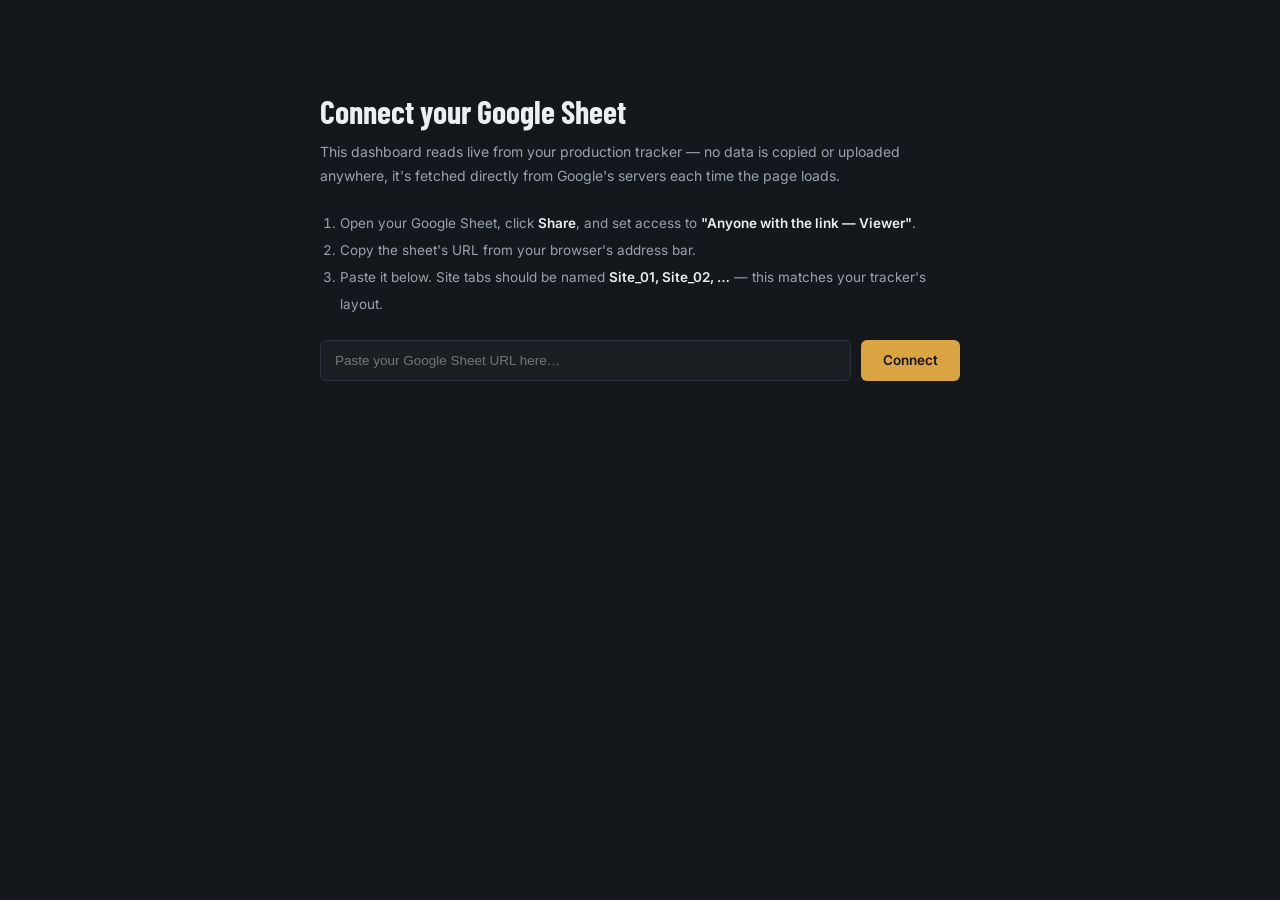
==== index.html @ db80d8db "Add files via upload" ====
<!DOCTYPE html>
<html lang="en">
<head>
<meta charset="UTF-8">
<title>HRI — Production Monitor</title>
<meta name="viewport" content="width=device-width, initial-scale=1.0">
<link rel="preconnect" href="https://fonts.googleapis.com">
<link href="https://fonts.googleapis.com/css2?family=Barlow+Condensed:wght@500;600;700&family=Inter:wght@400;500;600&family=IBM+Plex+Mono:wght@400;500;600&display=swap" rel="stylesheet">
<style>
  :root{
    --bg:#14171B; --panel:#1B1F24; --panel-hi:#232830; --line:#2C323B;
    --text:#ECEEF1; --text-dim:#9AA3AD; --amber:#D9A441; --amber-dim:#7A5F2A;
    --teal:#3E7C7C; --green:#4CAF7D; --red:#E0685A; --grey:#5B6470;
  }
  *{box-sizing:border-box; margin:0; padding:0;}
  body{ background:var(--bg); color:var(--text); font-family:'Inter',sans-serif; min-height:100vh; }
  .mono{ font-family:'IBM Plex Mono',monospace; }
  header{ display:flex; align-items:center; justify-content:space-between; padding:20px 40px;
    border-bottom:1px solid var(--line); position:sticky; top:0; background:var(--bg); z-index:10; flex-wrap:wrap; gap:14px; }
  .brand{ font-family:'Barlow Condensed',sans-serif; font-weight:700; font-size:26px; display:flex; align-items:baseline; gap:10px; }
  .brand span{ font-family:'IBM Plex Mono',monospace; font-size:12px; font-weight:400; color:var(--amber); letter-spacing:2px; text-transform:uppercase; }
  .searchbar{ background:var(--panel); border:1px solid var(--line); border-radius:6px; padding:8px 14px; color:var(--text); font-size:13px; width:260px; outline:none; }
  .searchbar::placeholder{ color:var(--text-dim); }
  main{ padding:32px 40px 80px; max-width:1320px; margin:0 auto; }

  /* ---- connect screen ---- */
  #connectScreen{ max-width:640px; margin:60px auto; }
  #connectScreen h1{ font-family:'Barlow Condensed',sans-serif; font-size:32px; font-weight:700; margin-bottom:10px; }
  #connectScreen p{ color:var(--text-dim); font-size:14px; line-height:1.7; margin-bottom:22px; }
  #connectScreen ol{ color:var(--text-dim); font-size:13.5px; line-height:2; margin: 0 0 22px 20px; }
  #connectScreen ol b{ color:var(--text); font-weight:600;}
  .input-row{ display:flex; gap:10px; margin-bottom:14px; }
  .input-row input{ flex:1; background:var(--panel); border:1px solid var(--line); border-radius:6px; padding:12px 14px; color:var(--text); font-size:13.5px; outline:none; }
  .input-row input:focus{ border-color:var(--amber-dim); }
  button.primary{ background:var(--amber); color:#1a1408; border:none; border-radius:6px; padding:12px 22px; font-weight:600; font-size:13.5px; cursor:pointer; font-family:'Inter'; }
  button.primary:hover{ opacity:0.9; }
  button.ghost{ background:transparent; color:var(--text-dim); border:1px solid var(--line); border-radius:6px; padding:11px 18px; font-size:13px; cursor:pointer; font-family:'Inter'; }
  #connectStatus{ margin-top:14px; font-size:13px; color:var(--text-dim); min-height:20px; }
  #connectStatus.err{ color:var(--red); }
  .progress{ height:4px; background:var(--line); border-radius:2px; overflow:hidden; margin-top:10px; display:none; }
  .progress-bar{ height:100%; background:var(--amber); width:0%; transition:width .2s; }

  /* ---- shared dashboard styles ---- */
  .section-label{ font-family:'IBM Plex Mono',monospace; font-size:11px; letter-spacing:2px; text-transform:uppercase; color:var(--text-dim); margin-bottom:6px; }
  .section-title{ font-family:'Barlow Condensed',sans-serif; font-size:30px; font-weight:600; margin-bottom:6px; }
  .section-sub{ font-size:13px; color:var(--text-dim); margin-bottom:22px; }
  .portfolio-strip{ display:grid; grid-template-columns:repeat(5,1fr); gap:1px; background:var(--line); border:1px solid var(--line); border-radius:10px; overflow:hidden; margin-bottom:28px; }
  .stat{ background:var(--panel); padding:18px 22px; }
  .stat .num{ font-family:'Barlow Condensed',sans-serif; font-size:30px; font-weight:700; }
  .stat .lbl{ font-size:10.5px; color:var(--text-dim); text-transform:uppercase; letter-spacing:1px; margin-top:4px; }
  .stat .num.warn{ color:var(--red); } .stat .num.ok{ color:var(--green); } .stat .num.pending{ color:var(--grey); }
  .filters{ display:flex; gap:8px; margin-bottom:20px; flex-wrap:wrap; }
  .filters button{ font-family:'IBM Plex Mono',monospace; font-size:11.5px; color:var(--text-dim); background:var(--panel); border:1px solid var(--line); padding:7px 14px; border-radius:20px; cursor:pointer; text-transform:uppercase; letter-spacing:0.5px; }
  .filters button.active{ background:var(--amber); color:#1a1408; border-color:var(--amber); font-weight:600; }
  .grid{ display:grid; grid-template-columns:repeat(4,1fr); gap:12px; }
  .card{ background:var(--panel); border:1px solid var(--line); border-radius:10px; padding:16px 18px; cursor:pointer; transition:border-color .15s, transform .15s; position:relative; }
  .card:hover{ border-color:var(--amber-dim); transform:translateY(-2px); }
  .card-top{ padding-right:74px; }
  .card-code{ font-family:'IBM Plex Mono',monospace; font-size:10.5px; color:var(--text-dim); letter-spacing:0.5px; }
  .card-name{ font-family:'Barlow Condensed',sans-serif; font-size:17px; font-weight:600; line-height:1.2; margin-top:2px; }
  .card-addr{ font-size:11px; color:var(--text-dim); margin-top:4px; }
  .gauge-wrap{ display:flex; align-items:center; gap:12px; margin-top:10px; }
  .gauge-num{ font-family:'IBM Plex Mono',monospace; font-size:17px; font-weight:600; }
  .gauge-sub{ font-size:10px; color:var(--text-dim); text-transform:uppercase; letter-spacing:0.5px; }
  .status-pill{ font-family:'IBM Plex Mono',monospace; font-size:9.5px; text-transform:uppercase; letter-spacing:0.5px; padding:4px 8px; border-radius:20px; position:absolute; top:16px; right:18px; white-space:nowrap; }
  .pill-ok{ background:rgba(76,175,125,0.15); color:var(--green); }
  .pill-watch{ background:rgba(217,164,65,0.15); color:var(--amber); }
  .pill-attn{ background:rgba(224,104,90,0.15); color:var(--red); }
  .pill-pending{ background:rgba(91,100,112,0.2); color:var(--grey); }
  .pending-note{ font-size:11px; color:var(--text-dim); margin-top:10px; font-style:italic; }
  .hidden{ display:none; }
  .back-btn{ font-family:'IBM Plex Mono',monospace; font-size:12px; color:var(--text-dim); background:none; border:none; cursor:pointer; margin-bottom:20px; display:flex; align-items:center; gap:6px; }
  .back-btn:hover{ color:var(--amber); }
  .detail-head{ margin-bottom:24px; }
  .detail-title{ font-family:'Barlow Condensed',sans-serif; font-size:34px; font-weight:700; }
  .detail-meta{ font-size:12.5px; color:var(--text-dim); margin-top:6px; line-height:1.8; }
  .detail-meta b{ color:var(--text); font-weight:500; }
  .detail-meta a{ color:var(--amber); text-decoration:none; }
  .panel{ background:var(--panel); border:1px solid var(--line); border-radius:10px; padding:22px 24px; margin-bottom:22px; }
  .panel h3{ font-family:'Barlow Condensed',sans-serif; font-size:18px; font-weight:600; margin-bottom:16px; }
  .panel-empty{ color:var(--text-dim); font-size:13px; line-height:1.6; }
  table{ width:100%; border-collapse:collapse; }
  th, td{ text-align:left; padding:9px 6px; font-size:13px; border-bottom:1px solid var(--line); }
  th{ color:var(--text-dim); font-weight:500; text-transform:uppercase; font-size:10.5px; letter-spacing:0.5px; }
  td.num, th.num{ text-align:right; font-family:'IBM Plex Mono',monospace; }
  tr:last-child td{ border-bottom:none; }
  .yearpick2{ display:flex; gap:6px; margin-bottom:14px; flex-wrap:wrap; }
  .yearpick2 button{ font-family:'IBM Plex Mono',monospace; font-size:11.5px; color:var(--text-dim); background:var(--panel-hi); border:1px solid var(--line); padding:5px 12px; border-radius:4px; cursor:pointer; }
  .yearpick2 button.active{ background:var(--amber); color:#1a1408; font-weight:600; border-color:var(--amber); }
  .chartbox{ height:200px; display:flex; align-items:flex-end; gap:6px; padding-top:10px; }
  .bar-pair{ flex:1; display:flex; gap:3px; align-items:flex-end; height:100%; position:relative; }
  .bar{ flex:1; border-radius:3px 3px 0 0; min-height:1px; }
  .bar.actual{ background:var(--amber); } .bar.estimate{ background:var(--teal); }
  .chart-labels{ display:flex; gap:6px; margin-top:8px; }
  .chart-labels span{ flex:1; text-align:center; font-size:9.5px; color:var(--text-dim); font-family:'IBM Plex Mono',monospace; }
  .legend{ display:flex; gap:18px; font-size:11.5px; color:var(--text-dim); margin-bottom:4px; }
  .legend span{ display:flex; align-items:center; gap:6px; }
  .dot{ width:9px; height:9px; border-radius:2px; display:inline-block; }
  .issue-row{ display:flex; gap:14px; padding:10px 0; border-bottom:1px solid var(--line); }
  .issue-row:last-child{ border-bottom:none; }
  .issue-date{ font-family:'IBM Plex Mono',monospace; font-size:11.5px; color:var(--amber); width:90px; flex-shrink:0; }
  .issue-text{ font-size:13px; color:var(--text-dim); }
  .no-results{ color:var(--text-dim); font-size:13px; padding:40px 0; text-align:center; }
  @media (max-width:900px){ .grid{ grid-template-columns:repeat(2,1fr);} .portfolio-strip{grid-template-columns:repeat(2,1fr);} }
</style>
</head>
<body>

<header id="mainHeader" class="hidden">
  <div class="brand">HRI <span>Production Monitor</span></div>
  <div style="display:flex; gap:10px; align-items:center;">
    <input class="searchbar" id="searchBox" placeholder="Search by site, client, or address…">
    <button class="ghost" onclick="resetConnection()">Change sheet</button>
  </div>
</header>

<main>
  <!-- CONNECT SCREEN -->
  <div id="connectScreen">
    <h1>Connect your Google Sheet</h1>
    <p>This dashboard reads live from your production tracker — no data is copied or uploaded anywhere, it's fetched directly from Google's servers each time the page loads.</p>
    <ol>
      <li>Open your Google Sheet, click <b>Share</b>, and set access to <b>"Anyone with the link — Viewer"</b>.</li>
      <li>Copy the sheet's URL from your browser's address bar.</li>
      <li>Paste it below. Site tabs should be named <b>Site_01, Site_02, …</b> — this matches your tracker's layout.</li>
    </ol>
    <div class="input-row">
      <input id="sheetUrlInput" placeholder="Paste your Google Sheet URL here…">
      <button class="primary" onclick="connectSheet()">Connect</button>
    </div>
    <div class="progress" id="progressWrap"><div class="progress-bar" id="progressBar"></div></div>
    <div id="connectStatus"></div>
  </div>

  <!-- DASHBOARD -->
  <div id="dashboardWrap" class="hidden">
    <div id="overview">
      <div class="section-label">Portfolio</div>
      <div class="section-title" id="portfolioTitle">Sites — Current Year Performance</div>
      <div class="section-sub" id="sectionSub"></div>
      <div class="portfolio-strip" id="portfolioStrip"></div>
      <div class="filters" id="filters"></div>
      <div class="grid" id="siteGrid"></div>
      <div class="no-results hidden" id="noResults">No sites match your search.</div>
    </div>

    <div id="detail" class="hidden">
      <button class="back-btn" onclick="showOverview()">&larr; Back to portfolio</button>
      <div class="detail-head">
        <div class="detail-title" id="dTitle"></div>
        <div class="detail-meta" id="dMeta"></div>
      </div>
      <div id="dBody"></div>
    </div>
  </div>
</main>

<script>
/* ======================= CSV / SHEET FETCHING ======================= */

function extractSheetId(url){
  const m = url.match(/\/d\/([a-zA-Z0-9-_]+)/);
  if(m) return m[1];
  if(/^[a-zA-Z0-9-_]{20,}$/.test(url.trim())) return url.trim();
  return null;
}

// Minimal RFC4180 CSV parser (handles quoted fields with commas/newlines)
function parseCSV(text){
  const rows = []; let row = []; let field = ""; let inQuotes = false;
  for(let i=0; i<text.length; i++){
    const c = text[i];
    if(inQuotes){
      if(c === '"'){
        if(text[i+1] === '"'){ field += '"'; i++; } else { inQuotes = false; }
      } else { field += c; }
    } else {
      if(c === '"'){ inQuotes = true; }
      else if(c === ','){ row.push(field); field = ""; }
      else if(c === '\n'){ row.push(field); rows.push(row); row = []; field = ""; }
      else if(c === '\r'){ /* skip */ }
      else { field += c; }
    }
  }
  if(field.length || row.length){ row.push(field); rows.push(row); }
  return rows;
}

function tabUrl(sheetId, tabName){
  return `https://docs.google.com/spreadsheets/d/${sheetId}/gviz/tq?tqx=out:csv&sheet=${encodeURIComponent(tabName)}`;
}

async function fetchTabCSV(sheetId, tabName){
  const url = tabUrl(sheetId, tabName);
  let resp;
  try{
    resp = await fetch(url);
  } catch(networkErr){
    const e = new Error("network"); e.reason = "network"; throw e;
  }
  const text = await resp.text();
  if(!resp.ok){
    const e = new Error("http_" + resp.status); e.reason = "http"; e.status = resp.status; throw e;
  }
  if(text.trim().startsWith("<")){
    // Google returns an HTML sign-in/error page when the sheet isn't shared, or the tab doesn't exist
    const e = new Error("html_response"); e.reason = "html"; throw e;
  }
  const rows = parseCSV(text);
  if(rows.length < 2){
    const e = new Error("empty"); e.reason = "empty"; throw e;
  }
  return rows;
}

// Try a few common tab-naming patterns against tab #1 to find which one matches this sheet
async function probeTabPattern(sheetId){
  const patterns = [
    { name:"Site_01", fn: n => "Site_" + String(n).padStart(2,"0") },
    { name:"Site_001", fn: n => "Site_" + String(n).padStart(3,"0") },
    { name:"Site_1", fn: n => "Site_" + n },
    { name:"Site 01", fn: n => "Site " + String(n).padStart(2,"0") },
  ];
  let lastErr = null;
  for(const p of patterns){
    try{
      await fetchTabCSV(sheetId, p.fn(1));
      return p.fn;
    } catch(e){ lastErr = e; }
  }
  const err = new Error("probe_failed");
  err.reason = lastErr ? lastErr.reason : "unknown";
  throw err;
}

function cell(rows, r, c){
  if(!rows[r]) return null;
  const v = rows[r][c];
  return (v === undefined || v === "") ? null : v;
}
function numOf(v){ if(v===null) return null; const n = parseFloat(String(v).replace(/,/g,"")); return isNaN(n) ? null : n; }

function parseSiteSheet(rows, tabName){
  // rows is 0-indexed array of arrays, matching spreadsheet rows 1-indexed = rows[0]
  const g = (r,c)=>cell(rows, r, c); // r,c are 1-indexed spreadsheet coords
  const val = (r,c)=>g(r-1,c-1);

  const site_number = val(2,2) || tabName;
  const client_name = val(3,2);
  const address = val(4,2);
  const capacity_kw = numOf(val(5,2));
  const inverter = val(6,2);
  const activation = val(7,2);
  const monitoring_link = val(11,2);
  const ytd_actual_kwh = numOf(val(14,2)) || 0;
  const ytd_estimate_kwh = numOf(val(15,2)) || 0;
  const ytd_pct = numOf(val(16,2)) || 0;

  // Monthly table: columns J..P (10..16), rows 3.. up to 130
  const monthly = [];
  for(let r=3; r<=140; r++){
    const yr = val(r,10);
    const month = val(r,11);
    const dateStr = val(r,12);
    const act = numOf(val(r,13));
    const est = numOf(val(r,14));
    const pct = numOf(val(r,15));
    const status = val(r,16);
    if(dateStr !== null && act !== null){
      monthly.push({ year: yr, month: month, date: dateStr, actual_kwh: act, estimate_kwh: est||0, pct: pct||0, status: status });
    }
  }

  // Build annual rollup by grouping monthly entries by "year" label
  const annualMap = {};
  monthly.forEach(m=>{
    if(!m.year) return;
    if(!annualMap[m.year]) annualMap[m.year] = { actual:0, estimate:0 };
    annualMap[m.year].actual += m.actual_kwh;
    annualMap[m.year].estimate += m.estimate_kwh;
  });
  const annual = Object.keys(annualMap).map(y=>({
    year: y,
    actual_mwh: annualMap[y].actual/1000,
    estimate_mwh: annualMap[y].estimate/1000,
    pct: annualMap[y].estimate>0 ? annualMap[y].actual/annualMap[y].estimate : 0
  }));

  let data_status;
  if(typeof inverter === "string" && inverter.trim().toLowerCase() === "inactive") data_status = "inactive";
  else if(monthly.length > 0) data_status = "synced";
  else data_status = "pending";

  return {
    site_number, client_name, address, capacity_kw, inverter, activation, monitoring_link,
    ytd_actual_kwh, ytd_estimate_kwh, ytd_pct, data_status, annual, monthly
  };
}

/* ======================= CONNECT FLOW ======================= */

let SITES = [];
let currentFilter = "all";

async function connectSheet(){
  const raw = document.getElementById('sheetUrlInput').value.trim();
  const statusEl = document.getElementById('connectStatus');
  const progWrap = document.getElementById('progressWrap');
  const progBar = document.getElementById('progressBar');
  statusEl.className = ""; statusEl.textContent = "";

  const sheetId = extractSheetId(raw);
  if(!sheetId){
    statusEl.className = "err";
    statusEl.textContent = "Couldn't find a sheet ID in that URL — please paste the full Google Sheets link.";
    return;
  }

  progWrap.style.display = "block";
  progBar.style.width = "5%";
  statusEl.textContent = "Checking sheet access…";

  const testUrl = tabUrl(sheetId, "Site_01");
  let tabPattern;
  try{
    tabPattern = await probeTabPattern(sheetId);
  } catch(e){
    progWrap.style.display = "none";
    statusEl.className = "err";
    let msg = "";
    if(e.reason === "html"){
      msg = `Google returned a sign-in page instead of data — this almost always means the sheet isn't shared publicly yet. Open the sheet → <b>Share</b> → change access to <b>"Anyone with the link — Viewer"</b>, then try again.`;
    } else if(e.reason === "network"){
      msg = `The browser blocked the request (this happens when opening the HTML file directly from your computer). Try hosting the file online (e.g. Netlify Drop, GitHub Pages) instead of opening it as a local file.`;
    } else if(e.reason === "http"){
      msg = `Google rejected the request (HTTP ${e.status}). Double-check the sheet URL is correct and the sheet is shared as "Anyone with the link".`;
    } else {
      msg = `Couldn't find a "Site_01" style tab in this sheet. Check that your first tab is named exactly <b>Site_01</b> (underscore, zero-padded) and that the sheet is shared as "Anyone with the link — Viewer".`;
    }
    msg += `<br><br>You can self-test by opening this link directly in a new tab — if you see raw text/numbers, it's working; if you see a Google sign-in page, sharing is the issue: <br><a href="${testUrl}" target="_blank" style="color:var(--amber); word-break:break-all;">${testUrl}</a>`;
    statusEl.innerHTML = msg;
    return;
  }

  statusEl.textContent = "Connected — loading sites…";
  progBar.style.width = "15%";

  const sites = [];
  let consecutiveMisses = 0;
  const MAX_SITES = 200;
  let i = 1;

  while(i <= MAX_SITES && consecutiveMisses < 3){
    const tabName = tabPattern(i);
    try{
      const rows = await fetchTabCSV(sheetId, tabName);
      const site = parseSiteSheet(rows, tabName);
      sites.push(site);
      consecutiveMisses = 0;
      statusEl.textContent = `Loaded ${tabName} — ${sites.length} site(s) found so far…`;
      progBar.style.width = Math.min(95, 15 + i*2) + "%";
    } catch(e){
      consecutiveMisses++;
    }
    i++;
  }

  if(sites.length === 0){
    progWrap.style.display = "none";
    statusEl.className = "err";
    statusEl.textContent = "Found the sheet but couldn't parse any site data from it. Double-check the tab layout matches the tracker template.";
    return;
  }

  progBar.style.width = "100%";
  statusEl.textContent = `Connected — ${sites.length} sites loaded.`;
  SITES = sites;
  setTimeout(()=>{
    document.getElementById('connectScreen').classList.add('hidden');
    document.getElementById('dashboardWrap').classList.remove('hidden');
    document.getElementById('mainHeader').classList.remove('hidden');
    renderAll();
  }, 500);
}

function resetConnection(){
  document.getElementById('dashboardWrap').classList.add('hidden');
  document.getElementById('mainHeader').classList.add('hidden');
  document.getElementById('connectScreen').classList.remove('hidden');
  document.getElementById('progressWrap').style.display = "none";
  document.getElementById('connectStatus').textContent = "";
  SITES = [];
}

/* ======================= RENDERING ======================= */

function statusOf(site){
  if(site.data_status !== "synced") return site.data_status; // pending / inactive
  const pct = site.ytd_pct;
  return pct >= 0.95 ? "ok" : (pct < 0.90 ? "attn" : "watch");
}
function pillClassOf(s){
  return { ok:"pill-ok", watch:"pill-watch", attn:"pill-attn", pending:"pill-pending", inactive:"pill-inactive" }[s];
}
function pillLabelOf(s){
  return { ok:"On Target", watch:"Watch", attn:"Attention", pending:"Awaiting Data", inactive:"Inactive" }[s];
}
function gaugeSVG(pct, statusKey){
  const r=20, c=2*Math.PI*r;
  const clamped = Math.min(pct,1.15);
  const offset = c - Math.min(clamped,1)*c;
  const colorMap = { ok:"var(--green)", watch:"var(--amber)", attn:"var(--red)", pending:"var(--grey)", inactive:"var(--grey)" };
  return `<svg width="48" height="48" viewBox="0 0 48 48">
    <circle cx="24" cy="24" r="${r}" fill="none" stroke="var(--line)" stroke-width="5"/>
    <circle cx="24" cy="24" r="${r}" fill="none" stroke="${colorMap[statusKey]}" stroke-width="5"
      stroke-dasharray="${c}" stroke-dashoffset="${offset}" stroke-linecap="round" transform="rotate(-90 24 24)"/>
  </svg>`;
}

function renderPortfolioStrip(list){
  const synced = list.filter(s=>s.data_status==="synced");
  const totalAct = synced.reduce((a,s)=>a+s.ytd_actual_kwh,0);
  const totalEst = synced.reduce((a,s)=>a+s.ytd_estimate_kwh,0);
  const pct = totalEst>0 ? (totalAct/totalEst*100).toFixed(1) : "—";
  const pendingCount = list.filter(s=>s.data_status==="pending").length;
  const el = document.getElementById('portfolioStrip');
  el.innerHTML = `
    <div class="stat"><div class="num mono">${list.length}</div><div class="lbl">Total Sites</div></div>
    <div class="stat"><div class="num mono ok">${synced.length}</div><div class="lbl">Reporting Data</div></div>
    <div class="stat"><div class="num mono pending">${pendingCount}</div><div class="lbl">Awaiting Data</div></div>
    <div class="stat"><div class="num mono">${Math.round(totalAct).toLocaleString()}</div><div class="lbl">YTD Actual (kWh, synced sites)</div></div>
    <div class="stat"><div class="num mono ${pct!=="—" && pct>=95?'ok':(pct!=="—"&&pct<90?'warn':'')}">${pct}${pct!=="—"?"%":""}</div><div class="lbl">% of Target (synced sites)</div></div>
  `;
}

function renderFilters(){
  const el = document.getElementById('filters');
  const opts = [["all","All Sites"],["ok","On Target"],["watch","Watch"],["attn","Attention"],["pending","Awaiting Data"],["inactive","Inactive"]];
  el.innerHTML = opts.map(([k,l])=>`<button data-f="${k}" class="${currentFilter===k?'active':''}">${l}</button>`).join("");
  el.querySelectorAll('button').forEach(b=>b.onclick=()=>{ currentFilter=b.dataset.f; renderGrid(); renderFilters(); });
}

function matchesSearch(site, q){
  if(!q) return true;
  q = q.toLowerCase();
  return (site.client_name||"").toLowerCase().includes(q) ||
         (site.address||"").toLowerCase().includes(q) ||
         (site.site_number||"").toLowerCase().includes(q);
}

function renderGrid(){
  const q = document.getElementById('searchBox').value;
  let list = SITES.filter(s=>matchesSearch(s,q));
  if(currentFilter !== "all") list = list.filter(s=>statusOf(s)===currentFilter);

  renderPortfolioStrip(SITES.filter(s=>matchesSearch(s,q)));

  const grid = document.getElementById('siteGrid');
  const noResults = document.getElementById('noResults');
  if(list.length === 0){ grid.innerHTML=""; noResults.classList.remove('hidden'); return; }
  noResults.classList.add('hidden');

  grid.innerHTML = list.map((s)=>{
    const st = statusOf(s);
    const idx = SITES.indexOf(s);
    if(s.data_status === "synced"){
      return `<div class="card" onclick="showDetail(${idx})">
        <div class="status-pill ${pillClassOf(st)}">${pillLabelOf(st)}</div>
        <div class="card-top">
          <div class="card-code">${s.site_number}</div>
          <div class="card-name">${s.client_name||"—"}</div>
          <div class="card-addr">${s.address||""}</div>
        </div>
        <div class="gauge-wrap">
          ${gaugeSVG(s.ytd_pct, st)}
          <div><div class="gauge-num mono">${(s.ytd_pct*100).toFixed(1)}%</div><div class="gauge-sub">of estimate · ${s.capacity_kw||"—"} kW</div></div>
        </div>
      </div>`;
    } else {
      return `<div class="card" onclick="showDetail(${idx})">
        <div class="status-pill ${pillClassOf(st)}">${pillLabelOf(st)}</div>
        <div class="card-top">
          <div class="card-code">${s.site_number}</div>
          <div class="card-name">${s.client_name||"—"}</div>
          <div class="card-addr">${s.address||""}</div>
        </div>
        <div class="pending-note">${s.capacity_kw?s.capacity_kw+" kW capacity · ":""}${st==="inactive"?"System inactive":"No production data synced yet"}</div>
      </div>`;
    }
  }).join("");
}

function showDetail(idx){
  const s = SITES[idx];
  document.getElementById('overview').classList.add('hidden');
  document.getElementById('detail').classList.remove('hidden');
  document.getElementById('dTitle').textContent = `${s.site_number} — ${s.client_name||"Unnamed Site"}`;
  document.getElementById('dMeta').innerHTML = `
    <b>${s.address||"—"}</b> &nbsp;·&nbsp; Capacity: <b>${s.capacity_kw||"—"} kW</b> &nbsp;·&nbsp; Inverter: <b>${s.inverter||"—"}</b>
    ${s.activation ? ` &nbsp;·&nbsp; Activated: <b>${s.activation}</b>` : ""}
    ${s.monitoring_link ? ` &nbsp;·&nbsp; <a href="${s.monitoring_link}" target="_blank">View live monitoring →</a>` : ""}
  `;

  const body = document.getElementById('dBody');

  if(s.data_status !== "synced" || s.annual.length === 0){
    body.innerHTML = `<div class="panel">
      <h3>Production Data</h3>
      <div class="panel-empty">
        ${s.data_status==="inactive"
          ? "This system is marked inactive — no production monitoring is currently expected."
          : "No actual production data has synced from the monitoring API for this site yet. Once it does, monthly and annual actual-vs-estimate figures will appear here automatically."}
        ${s.ytd_estimate_kwh ? `<br><br>Estimated output on file: <b style="color:var(--text)">${Math.round(s.ytd_estimate_kwh).toLocaleString()} kWh</b>` : ""}
      </div>
    </div>`;
    return;
  }

  let selectedYear = s.annual[s.annual.length-1].year;

  function renderYearContent(){
    const yearData = s.annual.find(a=>a.year===selectedYear);
    const monthsForYear = s.monthly.filter(m=>m.year===selectedYear);
    const max = Math.max(...monthsForYear.map(m=>Math.max(m.actual_kwh,m.estimate_kwh)), 1) * 1.15;

    document.getElementById('chartBoxD').innerHTML = monthsForYear.map(m=>`
      <div class="bar-pair">
        <div class="bar actual" style="height:${(m.actual_kwh/max*100).toFixed(1)}%" title="Actual: ${m.actual_kwh} kWh"></div>
        <div class="bar estimate" style="height:${(m.estimate_kwh/max*100).toFixed(1)}%" title="Estimate: ${m.estimate_kwh} kWh"></div>
      </div>`).join("");
    document.getElementById('chartLabelsD').innerHTML = monthsForYear.map(m=>`<span>${(m.month||"").slice(0,3)}</span>`).join("");
  }

  body.innerHTML = `
    <div class="panel">
      <h3>Monthly Production</h3>
      <div class="yearpick2" id="yearpickD"></div>
      <div class="legend"><span><i class="dot" style="background:var(--amber)"></i>Actual</span><span><i class="dot" style="background:var(--teal)"></i>Estimate</span></div>
      <div class="chartbox" id="chartBoxD"></div>
      <div class="chart-labels" id="chartLabelsD"></div>
    </div>
    <div class="panel">
      <h3>Annual Summary</h3>
      <table><thead><tr><th>Year</th><th class="num">Actual (MWh)</th><th class="num">Estimate (MWh)</th><th class="num">% of Estimate</th></tr></thead>
      <tbody>${s.annual.map(a=>`<tr><td>${a.year}</td><td class="num">${a.actual_mwh.toFixed(2)}</td><td class="num">${a.estimate_mwh.toFixed(2)}</td><td class="num">${(a.pct*100).toFixed(1)}%</td></tr>`).join("")}</tbody></table>
    </div>
    <div class="panel">
      <h3>Issues &amp; Notes <span style="color:var(--text-dim); font-weight:400; font-size:12px;">(auto-flagged months below 90% of estimate)</span></h3>
      <div id="issuesListD"></div>
    </div>
  `;

  const yp = document.getElementById('yearpickD');
  yp.innerHTML = s.annual.map(a=>`<button data-y="${a.year}" class="${a.year===selectedYear?'active':''}">${a.year}</button>`).join("");
  yp.querySelectorAll('button').forEach(b=>b.onclick=()=>{
    selectedYear = b.dataset.y;
    yp.querySelectorAll('button').forEach(x=>x.classList.remove('active'));
    b.classList.add('active');
    renderYearContent();
  });
  renderYearContent();

  const flagged = s.monthly.filter(m=>m.status && m.status.toLowerCase()==="attention");
  document.getElementById('issuesListD').innerHTML = flagged.length ? flagged.map(m=>`
    <div class="issue-row"><div class="issue-date">${m.date}</div><div class="issue-text">${m.month} ${m.year} — ${m.actual_kwh} kWh actual vs ${Math.round(m.estimate_kwh)} kWh estimate (${(m.pct*100).toFixed(0)}%)</div></div>
  `).join("") : `<div class="panel-empty">No months flagged for attention.</div>`;
}

function showOverview(){
  document.getElementById('detail').classList.add('hidden');
  document.getElementById('overview').classList.remove('hidden');
}

function renderAll(){
  renderFilters();
  renderGrid();
}

document.getElementById('searchBox').addEventListener('input', renderGrid);
document.getElementById('sheetUrlInput').addEventListener('keypress', (e)=>{ if(e.key==='Enter') connectSheet(); });
</script>
</body>
</html>
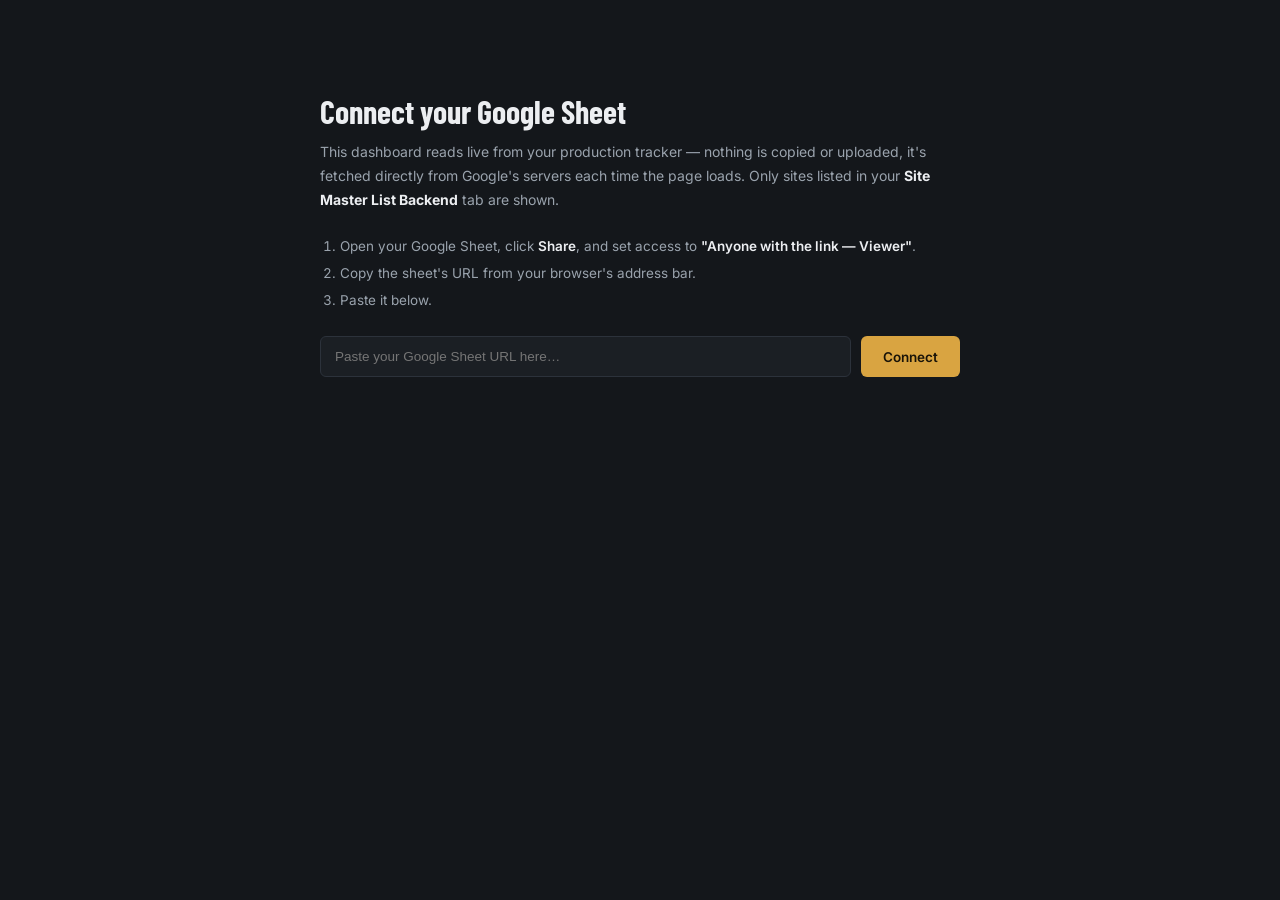
==== commit 4418211e: "Add files via upload" ====
--- a/index.html
+++ b/index.html
@@ -6,123 +6,29 @@
 <meta name="viewport" content="width=device-width, initial-scale=1.0">
 <link rel="preconnect" href="https://fonts.googleapis.com">
 <link href="https://fonts.googleapis.com/css2?family=Barlow+Condensed:wght@500;600;700&family=Inter:wght@400;500;600&family=IBM+Plex+Mono:wght@400;500;600&display=swap" rel="stylesheet">
-<style>
-  :root{
-    --bg:#14171B; --panel:#1B1F24; --panel-hi:#232830; --line:#2C323B;
-    --text:#ECEEF1; --text-dim:#9AA3AD; --amber:#D9A441; --amber-dim:#7A5F2A;
-    --teal:#3E7C7C; --green:#4CAF7D; --red:#E0685A; --grey:#5B6470;
-  }
-  *{box-sizing:border-box; margin:0; padding:0;}
-  body{ background:var(--bg); color:var(--text); font-family:'Inter',sans-serif; min-height:100vh; }
-  .mono{ font-family:'IBM Plex Mono',monospace; }
-  header{ display:flex; align-items:center; justify-content:space-between; padding:20px 40px;
-    border-bottom:1px solid var(--line); position:sticky; top:0; background:var(--bg); z-index:10; flex-wrap:wrap; gap:14px; }
-  .brand{ font-family:'Barlow Condensed',sans-serif; font-weight:700; font-size:26px; display:flex; align-items:baseline; gap:10px; }
-  .brand span{ font-family:'IBM Plex Mono',monospace; font-size:12px; font-weight:400; color:var(--amber); letter-spacing:2px; text-transform:uppercase; }
-  .searchbar{ background:var(--panel); border:1px solid var(--line); border-radius:6px; padding:8px 14px; color:var(--text); font-size:13px; width:260px; outline:none; }
-  .searchbar::placeholder{ color:var(--text-dim); }
-  main{ padding:32px 40px 80px; max-width:1320px; margin:0 auto; }
-
-  /* ---- connect screen ---- */
-  #connectScreen{ max-width:640px; margin:60px auto; }
-  #connectScreen h1{ font-family:'Barlow Condensed',sans-serif; font-size:32px; font-weight:700; margin-bottom:10px; }
-  #connectScreen p{ color:var(--text-dim); font-size:14px; line-height:1.7; margin-bottom:22px; }
-  #connectScreen ol{ color:var(--text-dim); font-size:13.5px; line-height:2; margin: 0 0 22px 20px; }
-  #connectScreen ol b{ color:var(--text); font-weight:600;}
-  .input-row{ display:flex; gap:10px; margin-bottom:14px; }
-  .input-row input{ flex:1; background:var(--panel); border:1px solid var(--line); border-radius:6px; padding:12px 14px; color:var(--text); font-size:13.5px; outline:none; }
-  .input-row input:focus{ border-color:var(--amber-dim); }
-  button.primary{ background:var(--amber); color:#1a1408; border:none; border-radius:6px; padding:12px 22px; font-weight:600; font-size:13.5px; cursor:pointer; font-family:'Inter'; }
-  button.primary:hover{ opacity:0.9; }
-  button.ghost{ background:transparent; color:var(--text-dim); border:1px solid var(--line); border-radius:6px; padding:11px 18px; font-size:13px; cursor:pointer; font-family:'Inter'; }
-  #connectStatus{ margin-top:14px; font-size:13px; color:var(--text-dim); min-height:20px; }
-  #connectStatus.err{ color:var(--red); }
-  .progress{ height:4px; background:var(--line); border-radius:2px; overflow:hidden; margin-top:10px; display:none; }
-  .progress-bar{ height:100%; background:var(--amber); width:0%; transition:width .2s; }
-
-  /* ---- shared dashboard styles ---- */
-  .section-label{ font-family:'IBM Plex Mono',monospace; font-size:11px; letter-spacing:2px; text-transform:uppercase; color:var(--text-dim); margin-bottom:6px; }
-  .section-title{ font-family:'Barlow Condensed',sans-serif; font-size:30px; font-weight:600; margin-bottom:6px; }
-  .section-sub{ font-size:13px; color:var(--text-dim); margin-bottom:22px; }
-  .portfolio-strip{ display:grid; grid-template-columns:repeat(5,1fr); gap:1px; background:var(--line); border:1px solid var(--line); border-radius:10px; overflow:hidden; margin-bottom:28px; }
-  .stat{ background:var(--panel); padding:18px 22px; }
-  .stat .num{ font-family:'Barlow Condensed',sans-serif; font-size:30px; font-weight:700; }
-  .stat .lbl{ font-size:10.5px; color:var(--text-dim); text-transform:uppercase; letter-spacing:1px; margin-top:4px; }
-  .stat .num.warn{ color:var(--red); } .stat .num.ok{ color:var(--green); } .stat .num.pending{ color:var(--grey); }
-  .filters{ display:flex; gap:8px; margin-bottom:20px; flex-wrap:wrap; }
-  .filters button{ font-family:'IBM Plex Mono',monospace; font-size:11.5px; color:var(--text-dim); background:var(--panel); border:1px solid var(--line); padding:7px 14px; border-radius:20px; cursor:pointer; text-transform:uppercase; letter-spacing:0.5px; }
-  .filters button.active{ background:var(--amber); color:#1a1408; border-color:var(--amber); font-weight:600; }
-  .grid{ display:grid; grid-template-columns:repeat(4,1fr); gap:12px; }
-  .card{ background:var(--panel); border:1px solid var(--line); border-radius:10px; padding:16px 18px; cursor:pointer; transition:border-color .15s, transform .15s; position:relative; }
-  .card:hover{ border-color:var(--amber-dim); transform:translateY(-2px); }
-  .card-top{ padding-right:74px; }
-  .card-code{ font-family:'IBM Plex Mono',monospace; font-size:10.5px; color:var(--text-dim); letter-spacing:0.5px; }
-  .card-name{ font-family:'Barlow Condensed',sans-serif; font-size:17px; font-weight:600; line-height:1.2; margin-top:2px; }
-  .card-addr{ font-size:11px; color:var(--text-dim); margin-top:4px; }
-  .gauge-wrap{ display:flex; align-items:center; gap:12px; margin-top:10px; }
-  .gauge-num{ font-family:'IBM Plex Mono',monospace; font-size:17px; font-weight:600; }
-  .gauge-sub{ font-size:10px; color:var(--text-dim); text-transform:uppercase; letter-spacing:0.5px; }
-  .status-pill{ font-family:'IBM Plex Mono',monospace; font-size:9.5px; text-transform:uppercase; letter-spacing:0.5px; padding:4px 8px; border-radius:20px; position:absolute; top:16px; right:18px; white-space:nowrap; }
-  .pill-ok{ background:rgba(76,175,125,0.15); color:var(--green); }
-  .pill-watch{ background:rgba(217,164,65,0.15); color:var(--amber); }
-  .pill-attn{ background:rgba(224,104,90,0.15); color:var(--red); }
-  .pill-pending{ background:rgba(91,100,112,0.2); color:var(--grey); }
-  .pending-note{ font-size:11px; color:var(--text-dim); margin-top:10px; font-style:italic; }
-  .hidden{ display:none; }
-  .back-btn{ font-family:'IBM Plex Mono',monospace; font-size:12px; color:var(--text-dim); background:none; border:none; cursor:pointer; margin-bottom:20px; display:flex; align-items:center; gap:6px; }
-  .back-btn:hover{ color:var(--amber); }
-  .detail-head{ margin-bottom:24px; }
-  .detail-title{ font-family:'Barlow Condensed',sans-serif; font-size:34px; font-weight:700; }
-  .detail-meta{ font-size:12.5px; color:var(--text-dim); margin-top:6px; line-height:1.8; }
-  .detail-meta b{ color:var(--text); font-weight:500; }
-  .detail-meta a{ color:var(--amber); text-decoration:none; }
-  .panel{ background:var(--panel); border:1px solid var(--line); border-radius:10px; padding:22px 24px; margin-bottom:22px; }
-  .panel h3{ font-family:'Barlow Condensed',sans-serif; font-size:18px; font-weight:600; margin-bottom:16px; }
-  .panel-empty{ color:var(--text-dim); font-size:13px; line-height:1.6; }
-  table{ width:100%; border-collapse:collapse; }
-  th, td{ text-align:left; padding:9px 6px; font-size:13px; border-bottom:1px solid var(--line); }
-  th{ color:var(--text-dim); font-weight:500; text-transform:uppercase; font-size:10.5px; letter-spacing:0.5px; }
-  td.num, th.num{ text-align:right; font-family:'IBM Plex Mono',monospace; }
-  tr:last-child td{ border-bottom:none; }
-  .yearpick2{ display:flex; gap:6px; margin-bottom:14px; flex-wrap:wrap; }
-  .yearpick2 button{ font-family:'IBM Plex Mono',monospace; font-size:11.5px; color:var(--text-dim); background:var(--panel-hi); border:1px solid var(--line); padding:5px 12px; border-radius:4px; cursor:pointer; }
-  .yearpick2 button.active{ background:var(--amber); color:#1a1408; font-weight:600; border-color:var(--amber); }
-  .chartbox{ height:200px; display:flex; align-items:flex-end; gap:6px; padding-top:10px; }
-  .bar-pair{ flex:1; display:flex; gap:3px; align-items:flex-end; height:100%; position:relative; }
-  .bar{ flex:1; border-radius:3px 3px 0 0; min-height:1px; }
-  .bar.actual{ background:var(--amber); } .bar.estimate{ background:var(--teal); }
-  .chart-labels{ display:flex; gap:6px; margin-top:8px; }
-  .chart-labels span{ flex:1; text-align:center; font-size:9.5px; color:var(--text-dim); font-family:'IBM Plex Mono',monospace; }
-  .legend{ display:flex; gap:18px; font-size:11.5px; color:var(--text-dim); margin-bottom:4px; }
-  .legend span{ display:flex; align-items:center; gap:6px; }
-  .dot{ width:9px; height:9px; border-radius:2px; display:inline-block; }
-  .issue-row{ display:flex; gap:14px; padding:10px 0; border-bottom:1px solid var(--line); }
-  .issue-row:last-child{ border-bottom:none; }
-  .issue-date{ font-family:'IBM Plex Mono',monospace; font-size:11.5px; color:var(--amber); width:90px; flex-shrink:0; }
-  .issue-text{ font-size:13px; color:var(--text-dim); }
-  .no-results{ color:var(--text-dim); font-size:13px; padding:40px 0; text-align:center; }
-  @media (max-width:900px){ .grid{ grid-template-columns:repeat(2,1fr);} .portfolio-strip{grid-template-columns:repeat(2,1fr);} }
-</style>
+<link rel="stylesheet" href="style.css">
 </head>
 <body>
 
 <header id="mainHeader" class="hidden">
   <div class="brand">HRI <span>Production Monitor</span></div>
-  <div style="display:flex; gap:10px; align-items:center;">
+  <div class="nav-links" id="navLinks">
     <input class="searchbar" id="searchBox" placeholder="Search by site, client, or address…">
-    <button class="ghost" onclick="resetConnection()">Change sheet</button>
+    <a class="current">Portfolio</a>
+    <a id="linkEstimator" href="#">Estimate Calculator</a>
+    <a id="linkIssues" href="#">Issues &amp; Notes</a>
+    <button onclick="resetConnection()">Change sheet</button>
   </div>
 </header>
 
 <main>
-  <!-- CONNECT SCREEN -->
   <div id="connectScreen">
     <h1>Connect your Google Sheet</h1>
-    <p>This dashboard reads live from your production tracker — no data is copied or uploaded anywhere, it's fetched directly from Google's servers each time the page loads.</p>
+    <p>This dashboard reads live from your production tracker — nothing is copied or uploaded, it's fetched directly from Google's servers each time the page loads. Only sites listed in your <b style="color:var(--text)">Site Master List Backend</b> tab are shown.</p>
     <ol>
       <li>Open your Google Sheet, click <b>Share</b>, and set access to <b>"Anyone with the link — Viewer"</b>.</li>
       <li>Copy the sheet's URL from your browser's address bar.</li>
-      <li>Paste it below. Site tabs should be named <b>Site_01, Site_02, …</b> — this matches your tracker's layout.</li>
+      <li>Paste it below.</li>
     </ol>
     <div class="input-row">
       <input id="sheetUrlInput" placeholder="Paste your Google Sheet URL here…">
@@ -132,7 +38,6 @@
     <div id="connectStatus"></div>
   </div>
 
-  <!-- DASHBOARD -->
   <div id="dashboardWrap" class="hidden">
     <div id="overview">
       <div class="section-label">Portfolio</div>
@@ -155,152 +60,11 @@
   </div>
 </main>
 
+<script src="sheet-utils.js"></script>
 <script>
-/* ======================= CSV / SHEET FETCHING ======================= */
-
-function extractSheetId(url){
-  const m = url.match(/\/d\/([a-zA-Z0-9-_]+)/);
-  if(m) return m[1];
-  if(/^[a-zA-Z0-9-_]{20,}$/.test(url.trim())) return url.trim();
-  return null;
-}
-
-// Minimal RFC4180 CSV parser (handles quoted fields with commas/newlines)
-function parseCSV(text){
-  const rows = []; let row = []; let field = ""; let inQuotes = false;
-  for(let i=0; i<text.length; i++){
-    const c = text[i];
-    if(inQuotes){
-      if(c === '"'){
-        if(text[i+1] === '"'){ field += '"'; i++; } else { inQuotes = false; }
-      } else { field += c; }
-    } else {
-      if(c === '"'){ inQuotes = true; }
-      else if(c === ','){ row.push(field); field = ""; }
-      else if(c === '\n'){ row.push(field); rows.push(row); row = []; field = ""; }
-      else if(c === '\r'){ /* skip */ }
-      else { field += c; }
-    }
-  }
-  if(field.length || row.length){ row.push(field); rows.push(row); }
-  return rows;
-}
-
-function tabUrl(sheetId, tabName){
-  return `https://docs.google.com/spreadsheets/d/${sheetId}/gviz/tq?tqx=out:csv&sheet=${encodeURIComponent(tabName)}`;
-}
-
-async function fetchTabCSV(sheetId, tabName){
-  const url = tabUrl(sheetId, tabName);
-  let resp;
-  try{
-    resp = await fetch(url);
-  } catch(networkErr){
-    const e = new Error("network"); e.reason = "network"; throw e;
-  }
-  const text = await resp.text();
-  if(!resp.ok){
-    const e = new Error("http_" + resp.status); e.reason = "http"; e.status = resp.status; throw e;
-  }
-  if(text.trim().startsWith("<")){
-    // Google returns an HTML sign-in/error page when the sheet isn't shared, or the tab doesn't exist
-    const e = new Error("html_response"); e.reason = "html"; throw e;
-  }
-  const rows = parseCSV(text);
-  if(rows.length < 2){
-    const e = new Error("empty"); e.reason = "empty"; throw e;
-  }
-  return rows;
-}
-
-// Try a few common tab-naming patterns against tab #1 to find which one matches this sheet
-async function probeTabPattern(sheetId){
-  const patterns = [
-    { name:"Site_01", fn: n => "Site_" + String(n).padStart(2,"0") },
-    { name:"Site_001", fn: n => "Site_" + String(n).padStart(3,"0") },
-    { name:"Site_1", fn: n => "Site_" + n },
-    { name:"Site 01", fn: n => "Site " + String(n).padStart(2,"0") },
-  ];
-  let lastErr = null;
-  for(const p of patterns){
-    try{
-      await fetchTabCSV(sheetId, p.fn(1));
-      return p.fn;
-    } catch(e){ lastErr = e; }
-  }
-  const err = new Error("probe_failed");
-  err.reason = lastErr ? lastErr.reason : "unknown";
-  throw err;
-}
-
-function cell(rows, r, c){
-  if(!rows[r]) return null;
-  const v = rows[r][c];
-  return (v === undefined || v === "") ? null : v;
-}
-function numOf(v){ if(v===null) return null; const n = parseFloat(String(v).replace(/,/g,"")); return isNaN(n) ? null : n; }
-
-function parseSiteSheet(rows, tabName){
-  // rows is 0-indexed array of arrays, matching spreadsheet rows 1-indexed = rows[0]
-  const g = (r,c)=>cell(rows, r, c); // r,c are 1-indexed spreadsheet coords
-  const val = (r,c)=>g(r-1,c-1);
-
-  const site_number = val(2,2) || tabName;
-  const client_name = val(3,2);
-  const address = val(4,2);
-  const capacity_kw = numOf(val(5,2));
-  const inverter = val(6,2);
-  const activation = val(7,2);
-  const monitoring_link = val(11,2);
-  const ytd_actual_kwh = numOf(val(14,2)) || 0;
-  const ytd_estimate_kwh = numOf(val(15,2)) || 0;
-  const ytd_pct = numOf(val(16,2)) || 0;
-
-  // Monthly table: columns J..P (10..16), rows 3.. up to 130
-  const monthly = [];
-  for(let r=3; r<=140; r++){
-    const yr = val(r,10);
-    const month = val(r,11);
-    const dateStr = val(r,12);
-    const act = numOf(val(r,13));
-    const est = numOf(val(r,14));
-    const pct = numOf(val(r,15));
-    const status = val(r,16);
-    if(dateStr !== null && act !== null){
-      monthly.push({ year: yr, month: month, date: dateStr, actual_kwh: act, estimate_kwh: est||0, pct: pct||0, status: status });
-    }
-  }
-
-  // Build annual rollup by grouping monthly entries by "year" label
-  const annualMap = {};
-  monthly.forEach(m=>{
-    if(!m.year) return;
-    if(!annualMap[m.year]) annualMap[m.year] = { actual:0, estimate:0 };
-    annualMap[m.year].actual += m.actual_kwh;
-    annualMap[m.year].estimate += m.estimate_kwh;
-  });
-  const annual = Object.keys(annualMap).map(y=>({
-    year: y,
-    actual_mwh: annualMap[y].actual/1000,
-    estimate_mwh: annualMap[y].estimate/1000,
-    pct: annualMap[y].estimate>0 ? annualMap[y].actual/annualMap[y].estimate : 0
-  }));
-
-  let data_status;
-  if(typeof inverter === "string" && inverter.trim().toLowerCase() === "inactive") data_status = "inactive";
-  else if(monthly.length > 0) data_status = "synced";
-  else data_status = "pending";
-
-  return {
-    site_number, client_name, address, capacity_kw, inverter, activation, monitoring_link,
-    ytd_actual_kwh, ytd_estimate_kwh, ytd_pct, data_status, annual, monthly
-  };
-}
-
-/* ======================= CONNECT FLOW ======================= */
-
 let SITES = [];
 let currentFilter = "all";
+let CURRENT_SHEET_ID = null;
 
 async function connectSheet(){
   const raw = document.getElementById('sheetUrlInput').value.trim();
@@ -318,69 +82,47 @@
 
   progWrap.style.display = "block";
   progBar.style.width = "5%";
-  statusEl.textContent = "Checking sheet access…";
-
-  const testUrl = tabUrl(sheetId, "Site_01");
-  let tabPattern;
+  statusEl.textContent = `Reading "${MASTER_LIST_TAB}"…`;
+
+  let sites;
   try{
-    tabPattern = await probeTabPattern(sheetId);
+    sites = await loadFullPortfolio(sheetId, (done, total, siteNum)=>{
+      statusEl.textContent = `Loaded ${siteNum} (${done}/${total})…`;
+      progBar.style.width = Math.min(95, 10 + (done/total)*85) + "%";
+    });
   } catch(e){
     progWrap.style.display = "none";
     statusEl.className = "err";
-    let msg = "";
-    if(e.reason === "html"){
-      msg = `Google returned a sign-in page instead of data — this almost always means the sheet isn't shared publicly yet. Open the sheet → <b>Share</b> → change access to <b>"Anyone with the link — Viewer"</b>, then try again.`;
-    } else if(e.reason === "network"){
-      msg = `The browser blocked the request (this happens when opening the HTML file directly from your computer). Try hosting the file online (e.g. Netlify Drop, GitHub Pages) instead of opening it as a local file.`;
-    } else if(e.reason === "http"){
-      msg = `Google rejected the request (HTTP ${e.status}). Double-check the sheet URL is correct and the sheet is shared as "Anyone with the link".`;
-    } else {
-      msg = `Couldn't find a "Site_01" style tab in this sheet. Check that your first tab is named exactly <b>Site_01</b> (underscore, zero-padded) and that the sheet is shared as "Anyone with the link — Viewer".`;
-    }
-    msg += `<br><br>You can self-test by opening this link directly in a new tab — if you see raw text/numbers, it's working; if you see a Google sign-in page, sharing is the issue: <br><a href="${testUrl}" target="_blank" style="color:var(--amber); word-break:break-all;">${testUrl}</a>`;
+    const testUrl = tabUrl(sheetId, MASTER_LIST_TAB);
+    let msg;
+    if(e.reason === "html") msg = `Google returned a sign-in page instead of data — the sheet isn't shared publicly yet. Open it → <b>Share</b> → <b>"Anyone with the link — Viewer"</b>, then try again.`;
+    else if(e.reason === "network") msg = `The browser blocked the request. If you're opening this file directly from your computer, host it online instead (Netlify Drop, GitHub Pages).`;
+    else msg = `Couldn't read the "${MASTER_LIST_TAB}" tab. Check the tab name matches exactly (including spaces) and the sheet is shared as "Anyone with the link".`;
+    msg += `<br><br>Self-test link: <a href="${testUrl}" target="_blank" style="color:var(--amber); word-break:break-all;">${testUrl}</a>`;
     statusEl.innerHTML = msg;
     return;
-  }
-
-  statusEl.textContent = "Connected — loading sites…";
-  progBar.style.width = "15%";
-
-  const sites = [];
-  let consecutiveMisses = 0;
-  const MAX_SITES = 200;
-  let i = 1;
-
-  while(i <= MAX_SITES && consecutiveMisses < 3){
-    const tabName = tabPattern(i);
-    try{
-      const rows = await fetchTabCSV(sheetId, tabName);
-      const site = parseSiteSheet(rows, tabName);
-      sites.push(site);
-      consecutiveMisses = 0;
-      statusEl.textContent = `Loaded ${tabName} — ${sites.length} site(s) found so far…`;
-      progBar.style.width = Math.min(95, 15 + i*2) + "%";
-    } catch(e){
-      consecutiveMisses++;
-    }
-    i++;
   }
 
   if(sites.length === 0){
     progWrap.style.display = "none";
     statusEl.className = "err";
-    statusEl.textContent = "Found the sheet but couldn't parse any site data from it. Double-check the tab layout matches the tracker template.";
+    statusEl.textContent = `Connected, but found no sites listed in "${MASTER_LIST_TAB}". Check that column A has site numbers matching your site tab names.`;
     return;
   }
 
   progBar.style.width = "100%";
   statusEl.textContent = `Connected — ${sites.length} sites loaded.`;
   SITES = sites;
+  CURRENT_SHEET_ID = sheetId;
+  document.getElementById('linkEstimator').href = "estimator.html?sheet=" + sheetId;
+  document.getElementById('linkIssues').href = "issues.html?sheet=" + sheetId;
+
   setTimeout(()=>{
     document.getElementById('connectScreen').classList.add('hidden');
     document.getElementById('dashboardWrap').classList.remove('hidden');
     document.getElementById('mainHeader').classList.remove('hidden');
     renderAll();
-  }, 500);
+  }, 400);
 }
 
 function resetConnection(){
@@ -389,22 +131,16 @@
   document.getElementById('connectScreen').classList.remove('hidden');
   document.getElementById('progressWrap').style.display = "none";
   document.getElementById('connectStatus').textContent = "";
-  SITES = [];
-}
-
-/* ======================= RENDERING ======================= */
+  SITES = []; CURRENT_SHEET_ID = null;
+}
 
 function statusOf(site){
-  if(site.data_status !== "synced") return site.data_status; // pending / inactive
+  if(site.data_status !== "synced") return site.data_status;
   const pct = site.ytd_pct;
   return pct >= 0.95 ? "ok" : (pct < 0.90 ? "attn" : "watch");
 }
-function pillClassOf(s){
-  return { ok:"pill-ok", watch:"pill-watch", attn:"pill-attn", pending:"pill-pending", inactive:"pill-inactive" }[s];
-}
-function pillLabelOf(s){
-  return { ok:"On Target", watch:"Watch", attn:"Attention", pending:"Awaiting Data", inactive:"Inactive" }[s];
-}
+function pillClassOf(s){ return { ok:"pill-ok", watch:"pill-watch", attn:"pill-attn", pending:"pill-pending", inactive:"pill-inactive" }[s]; }
+function pillLabelOf(s){ return { ok:"On Target", watch:"Watch", attn:"Attention", pending:"Awaiting Data", inactive:"Inactive" }[s]; }
 function gaugeSVG(pct, statusKey){
   const r=20, c=2*Math.PI*r;
   const clamped = Math.min(pct,1.15);
@@ -423,13 +159,12 @@
   const totalEst = synced.reduce((a,s)=>a+s.ytd_estimate_kwh,0);
   const pct = totalEst>0 ? (totalAct/totalEst*100).toFixed(1) : "—";
   const pendingCount = list.filter(s=>s.data_status==="pending").length;
-  const el = document.getElementById('portfolioStrip');
-  el.innerHTML = `
+  document.getElementById('portfolioStrip').innerHTML = `
     <div class="stat"><div class="num mono">${list.length}</div><div class="lbl">Total Sites</div></div>
     <div class="stat"><div class="num mono ok">${synced.length}</div><div class="lbl">Reporting Data</div></div>
     <div class="stat"><div class="num mono pending">${pendingCount}</div><div class="lbl">Awaiting Data</div></div>
-    <div class="stat"><div class="num mono">${Math.round(totalAct).toLocaleString()}</div><div class="lbl">YTD Actual (kWh, synced sites)</div></div>
-    <div class="stat"><div class="num mono ${pct!=="—" && pct>=95?'ok':(pct!=="—"&&pct<90?'warn':'')}">${pct}${pct!=="—"?"%":""}</div><div class="lbl">% of Target (synced sites)</div></div>
+    <div class="stat"><div class="num mono">${Math.round(totalAct).toLocaleString()}</div><div class="lbl">YTD Actual (kWh, synced)</div></div>
+    <div class="stat"><div class="num mono ${pct!=="—" && pct>=95?'ok':(pct!=="—"&&pct<90?'warn':'')}">${pct}${pct!=="—"?"%":""}</div><div class="lbl">% of Target (synced)</div></div>
   `;
 }
 
@@ -443,16 +178,13 @@
 function matchesSearch(site, q){
   if(!q) return true;
   q = q.toLowerCase();
-  return (site.client_name||"").toLowerCase().includes(q) ||
-         (site.address||"").toLowerCase().includes(q) ||
-         (site.site_number||"").toLowerCase().includes(q);
+  return (site.client_name||"").toLowerCase().includes(q) || (site.address||"").toLowerCase().includes(q) || (site.site_number||"").toLowerCase().includes(q);
 }
 
 function renderGrid(){
   const q = document.getElementById('searchBox').value;
   let list = SITES.filter(s=>matchesSearch(s,q));
   if(currentFilter !== "all") list = list.filter(s=>statusOf(s)===currentFilter);
-
   renderPortfolioStrip(SITES.filter(s=>matchesSearch(s,q)));
 
   const grid = document.getElementById('siteGrid');
@@ -507,29 +239,45 @@
     body.innerHTML = `<div class="panel">
       <h3>Production Data</h3>
       <div class="panel-empty">
-        ${s.data_status==="inactive"
-          ? "This system is marked inactive — no production monitoring is currently expected."
+        ${s.data_status==="inactive" ? "This system is marked inactive — no production monitoring is currently expected."
           : "No actual production data has synced from the monitoring API for this site yet. Once it does, monthly and annual actual-vs-estimate figures will appear here automatically."}
-        ${s.ytd_estimate_kwh ? `<br><br>Estimated output on file: <b style="color:var(--text)">${Math.round(s.ytd_estimate_kwh).toLocaleString()} kWh</b>` : ""}
+        ${s.est_y1_output ? `<br><br>Estimated Year 1 output on file: <b style="color:var(--text)">${Math.round(s.est_y1_output).toLocaleString()} kWh</b>` : ""}
       </div>
+    </div>
+    <div class="panel">
+      <h3>Issues &amp; Notes</h3>
+      <div class="panel-empty">See the <a href="issues.html?sheet=${CURRENT_SHEET_ID}&site=${encodeURIComponent(s.site_number)}" style="color:var(--amber);">Issues &amp; Notes page</a> for this site.</div>
     </div>`;
     return;
   }
 
-  let selectedYear = s.annual[s.annual.length-1].year;
+  let selectedYear = s.monthly.length ? s.monthly[s.monthly.length-1].year : s.annual[0].year;
 
   function renderYearContent(){
-    const yearData = s.annual.find(a=>a.year===selectedYear);
     const monthsForYear = s.monthly.filter(m=>m.year===selectedYear);
     const max = Math.max(...monthsForYear.map(m=>Math.max(m.actual_kwh,m.estimate_kwh)), 1) * 1.15;
-
     document.getElementById('chartBoxD').innerHTML = monthsForYear.map(m=>`
       <div class="bar-pair">
         <div class="bar actual" style="height:${(m.actual_kwh/max*100).toFixed(1)}%" title="Actual: ${m.actual_kwh} kWh"></div>
         <div class="bar estimate" style="height:${(m.estimate_kwh/max*100).toFixed(1)}%" title="Estimate: ${m.estimate_kwh} kWh"></div>
       </div>`).join("");
     document.getElementById('chartLabelsD').innerHTML = monthsForYear.map(m=>`<span>${(m.month||"").slice(0,3)}</span>`).join("");
-  }
+
+    // Environmental impact for the selected year
+    const co2 = monthsForYear.reduce((a,m)=>a+m.co2,0);
+    const homes = monthsForYear.reduce((a,m)=>a+m.homes,0);
+    const carbon = monthsForYear.reduce((a,m)=>a+m.carbon,0);
+    const envEl = document.getElementById('envStatsD');
+    if(envEl){
+      envEl.innerHTML = `
+        <div class="stat"><div class="num mono ok">${co2.toLocaleString()}</div><div class="lbl">CO₂ Emissions Avoided</div></div>
+        <div class="stat"><div class="num mono ok">${homes.toLocaleString()}</div><div class="lbl">Equivalent Homes Powered</div></div>
+        <div class="stat"><div class="num mono ok">${carbon.toLocaleString()}</div><div class="lbl">Carbon Sequestered (tree-equiv.)</div></div>
+      `;
+    }
+  }
+
+  const monthYears = [...new Set(s.monthly.map(m=>m.year))];
 
   body.innerHTML = `
     <div class="panel">
@@ -540,18 +288,22 @@
       <div class="chart-labels" id="chartLabelsD"></div>
     </div>
     <div class="panel">
-      <h3>Annual Summary</h3>
-      <table><thead><tr><th>Year</th><th class="num">Actual (MWh)</th><th class="num">Estimate (MWh)</th><th class="num">% of Estimate</th></tr></thead>
-      <tbody>${s.annual.map(a=>`<tr><td>${a.year}</td><td class="num">${a.actual_mwh.toFixed(2)}</td><td class="num">${a.estimate_mwh.toFixed(2)}</td><td class="num">${(a.pct*100).toFixed(1)}%</td></tr>`).join("")}</tbody></table>
-    </div>
-    <div class="panel">
-      <h3>Issues &amp; Notes <span style="color:var(--text-dim); font-weight:400; font-size:12px;">(auto-flagged months below 90% of estimate)</span></h3>
-      <div id="issuesListD"></div>
+      <h3>Annual Summary <small>Year 1 through Year ${s.annual.length}, as calculated in your tracker</small></h3>
+      <table><thead><tr><th>Year</th><th class="num">Calendar Year</th><th class="num">Actual (MWh)</th><th class="num">Estimate (MWh)</th><th class="num">% of Estimate</th></tr></thead>
+      <tbody>${s.annual.map(a=>`<tr><td>${a.year}</td><td class="num">${a.calendar_year||"—"}</td><td class="num">${a.actual_mwh.toFixed(2)}</td><td class="num">${a.estimate_mwh.toFixed(2)}</td><td class="num">${a.estimate_mwh>0?(a.pct*100).toFixed(1)+"%":"—"}</td></tr>`).join("")}</tbody></table>
+    </div>
+    <div class="panel">
+      <h3>Environmental Impact <small>for selected year</small></h3>
+      <div class="portfolio-strip" id="envStatsD" style="margin-bottom:0;"></div>
+    </div>
+    <div class="panel">
+      <h3>Issues &amp; Notes</h3>
+      <div class="panel-empty">See the <a href="issues.html?sheet=${CURRENT_SHEET_ID}&site=${encodeURIComponent(s.site_number)}" style="color:var(--amber);">Issues &amp; Notes page</a> for a full log of flagged months on this site.</div>
     </div>
   `;
 
   const yp = document.getElementById('yearpickD');
-  yp.innerHTML = s.annual.map(a=>`<button data-y="${a.year}" class="${a.year===selectedYear?'active':''}">${a.year}</button>`).join("");
+  yp.innerHTML = monthYears.map(y=>`<button data-y="${y}" class="${y===selectedYear?'active':''}">${y}</button>`).join("");
   yp.querySelectorAll('button').forEach(b=>b.onclick=()=>{
     selectedYear = b.dataset.y;
     yp.querySelectorAll('button').forEach(x=>x.classList.remove('active'));
@@ -559,11 +311,6 @@
     renderYearContent();
   });
   renderYearContent();
-
-  const flagged = s.monthly.filter(m=>m.status && m.status.toLowerCase()==="attention");
-  document.getElementById('issuesListD').innerHTML = flagged.length ? flagged.map(m=>`
-    <div class="issue-row"><div class="issue-date">${m.date}</div><div class="issue-text">${m.month} ${m.year} — ${m.actual_kwh} kWh actual vs ${Math.round(m.estimate_kwh)} kWh estimate (${(m.pct*100).toFixed(0)}%)</div></div>
-  `).join("") : `<div class="panel-empty">No months flagged for attention.</div>`;
 }
 
 function showOverview(){
@@ -571,13 +318,16 @@
   document.getElementById('overview').classList.remove('hidden');
 }
 
-function renderAll(){
-  renderFilters();
-  renderGrid();
-}
+function renderAll(){ renderFilters(); renderGrid(); }
 
 document.getElementById('searchBox').addEventListener('input', renderGrid);
 document.getElementById('sheetUrlInput').addEventListener('keypress', (e)=>{ if(e.key==='Enter') connectSheet(); });
+
+// Auto-connect if ?sheet= is present in the URL (e.g. arriving from another page)
+window.addEventListener('DOMContentLoaded', ()=>{
+  const s = getSheetParamFromUrl();
+  if(s){ document.getElementById('sheetUrlInput').value = s; connectSheet(); }
+});
 </script>
 </body>
 </html>
--- a/style.css
+++ b/style.css
@@ -0,0 +1,102 @@
+:root{
+  --bg:#14171B; --panel:#1B1F24; --panel-hi:#232830; --line:#2C323B;
+  --text:#ECEEF1; --text-dim:#9AA3AD; --amber:#D9A441; --amber-dim:#7A5F2A;
+  --teal:#3E7C7C; --green:#4CAF7D; --red:#E0685A; --grey:#5B6470;
+}
+*{box-sizing:border-box; margin:0; padding:0;}
+body{ background:var(--bg); color:var(--text); font-family:'Inter',sans-serif; min-height:100vh; }
+.mono{ font-family:'IBM Plex Mono',monospace; }
+header{ display:flex; align-items:center; justify-content:space-between; padding:20px 40px;
+  border-bottom:1px solid var(--line); position:sticky; top:0; background:var(--bg); z-index:10; flex-wrap:wrap; gap:14px; }
+.brand{ font-family:'Barlow Condensed',sans-serif; font-weight:700; font-size:26px; display:flex; align-items:baseline; gap:10px; }
+.brand span{ font-family:'IBM Plex Mono',monospace; font-size:12px; font-weight:400; color:var(--amber); letter-spacing:2px; text-transform:uppercase; }
+.nav-links{ display:flex; gap:8px; align-items:center; flex-wrap:wrap; }
+.nav-links a, .nav-links button{ font-family:'IBM Plex Mono',monospace; font-size:11.5px; color:var(--text-dim); background:var(--panel);
+  border:1px solid var(--line); padding:8px 14px; border-radius:6px; cursor:pointer; text-decoration:none; text-transform:uppercase; letter-spacing:0.5px; }
+.nav-links a:hover, .nav-links button:hover{ color:var(--amber); border-color:var(--amber-dim); }
+.nav-links a.current{ background:var(--amber); color:#1a1408; font-weight:600; border-color:var(--amber); }
+.searchbar{ background:var(--panel); border:1px solid var(--line); border-radius:6px; padding:8px 14px; color:var(--text); font-size:13px; width:240px; outline:none; }
+.searchbar::placeholder{ color:var(--text-dim); }
+main{ padding:32px 40px 80px; max-width:1320px; margin:0 auto; }
+
+#connectScreen{ max-width:640px; margin:60px auto; }
+#connectScreen h1{ font-family:'Barlow Condensed',sans-serif; font-size:32px; font-weight:700; margin-bottom:10px; }
+#connectScreen p{ color:var(--text-dim); font-size:14px; line-height:1.7; margin-bottom:22px; }
+#connectScreen ol{ color:var(--text-dim); font-size:13.5px; line-height:2; margin:0 0 22px 20px; }
+#connectScreen ol b{ color:var(--text); font-weight:600; }
+.input-row{ display:flex; gap:10px; margin-bottom:14px; }
+.input-row input{ flex:1; background:var(--panel); border:1px solid var(--line); border-radius:6px; padding:12px 14px; color:var(--text); font-size:13.5px; outline:none; }
+.input-row input:focus{ border-color:var(--amber-dim); }
+button.primary{ background:var(--amber); color:#1a1408; border:none; border-radius:6px; padding:12px 22px; font-weight:600; font-size:13.5px; cursor:pointer; font-family:'Inter'; }
+button.primary:hover{ opacity:0.9; }
+button.ghost{ background:transparent; color:var(--text-dim); border:1px solid var(--line); border-radius:6px; padding:11px 18px; font-size:13px; cursor:pointer; font-family:'Inter'; }
+#connectStatus{ margin-top:14px; font-size:13px; color:var(--text-dim); min-height:20px; line-height:1.7; }
+#connectStatus.err{ color:var(--red); }
+.progress{ height:4px; background:var(--line); border-radius:2px; overflow:hidden; margin-top:10px; display:none; }
+.progress-bar{ height:100%; background:var(--amber); width:0%; transition:width .2s; }
+
+.section-label{ font-family:'IBM Plex Mono',monospace; font-size:11px; letter-spacing:2px; text-transform:uppercase; color:var(--text-dim); margin-bottom:6px; }
+.section-title{ font-family:'Barlow Condensed',sans-serif; font-size:30px; font-weight:600; margin-bottom:6px; }
+.section-sub{ font-size:13px; color:var(--text-dim); margin-bottom:22px; }
+.portfolio-strip{ display:grid; grid-template-columns:repeat(5,1fr); gap:1px; background:var(--line); border:1px solid var(--line); border-radius:10px; overflow:hidden; margin-bottom:28px; }
+.stat{ background:var(--panel); padding:18px 22px; }
+.stat .num{ font-family:'Barlow Condensed',sans-serif; font-size:30px; font-weight:700; }
+.stat .lbl{ font-size:10.5px; color:var(--text-dim); text-transform:uppercase; letter-spacing:1px; margin-top:4px; }
+.stat .num.warn{ color:var(--red); } .stat .num.ok{ color:var(--green); } .stat .num.pending{ color:var(--grey); }
+.filters{ display:flex; gap:8px; margin-bottom:20px; flex-wrap:wrap; }
+.filters button{ font-family:'IBM Plex Mono',monospace; font-size:11.5px; color:var(--text-dim); background:var(--panel); border:1px solid var(--line); padding:7px 14px; border-radius:20px; cursor:pointer; text-transform:uppercase; letter-spacing:0.5px; }
+.filters button.active{ background:var(--amber); color:#1a1408; border-color:var(--amber); font-weight:600; }
+.grid{ display:grid; grid-template-columns:repeat(4,1fr); gap:12px; }
+.card{ background:var(--panel); border:1px solid var(--line); border-radius:10px; padding:16px 18px; cursor:pointer; transition:border-color .15s, transform .15s; position:relative; }
+.card:hover{ border-color:var(--amber-dim); transform:translateY(-2px); }
+.card-top{ padding-right:74px; }
+.card-code{ font-family:'IBM Plex Mono',monospace; font-size:10.5px; color:var(--text-dim); letter-spacing:0.5px; }
+.card-name{ font-family:'Barlow Condensed',sans-serif; font-size:17px; font-weight:600; line-height:1.2; margin-top:2px; }
+.card-addr{ font-size:11px; color:var(--text-dim); margin-top:4px; }
+.gauge-wrap{ display:flex; align-items:center; gap:12px; margin-top:10px; }
+.gauge-num{ font-family:'IBM Plex Mono',monospace; font-size:17px; font-weight:600; }
+.gauge-sub{ font-size:10px; color:var(--text-dim); text-transform:uppercase; letter-spacing:0.5px; }
+.status-pill{ font-family:'IBM Plex Mono',monospace; font-size:9.5px; text-transform:uppercase; letter-spacing:0.5px; padding:4px 8px; border-radius:20px; position:absolute; top:16px; right:18px; white-space:nowrap; }
+.pill-ok{ background:rgba(76,175,125,0.15); color:var(--green); }
+.pill-watch{ background:rgba(217,164,65,0.15); color:var(--amber); }
+.pill-attn{ background:rgba(224,104,90,0.15); color:var(--red); }
+.pill-pending{ background:rgba(91,100,112,0.2); color:var(--grey); }
+.pill-inactive{ background:rgba(91,100,112,0.12); color:var(--grey); }
+.pending-note{ font-size:11px; color:var(--text-dim); margin-top:10px; font-style:italic; }
+.hidden{ display:none; }
+.back-btn{ font-family:'IBM Plex Mono',monospace; font-size:12px; color:var(--text-dim); background:none; border:none; cursor:pointer; margin-bottom:20px; display:flex; align-items:center; gap:6px; }
+.back-btn:hover{ color:var(--amber); }
+.detail-head{ margin-bottom:24px; }
+.detail-title{ font-family:'Barlow Condensed',sans-serif; font-size:34px; font-weight:700; }
+.detail-meta{ font-size:12.5px; color:var(--text-dim); margin-top:6px; line-height:1.8; }
+.detail-meta b{ color:var(--text); font-weight:500; }
+.detail-meta a{ color:var(--amber); text-decoration:none; }
+.panel{ background:var(--panel); border:1px solid var(--line); border-radius:10px; padding:22px 24px; margin-bottom:22px; }
+.panel h3{ font-family:'Barlow Condensed',sans-serif; font-size:18px; font-weight:600; margin-bottom:16px; }
+.panel h3 small{ color:var(--text-dim); font-weight:400; font-size:12px; text-transform:none; letter-spacing:0; font-family:'Inter'; }
+.panel-empty{ color:var(--text-dim); font-size:13px; line-height:1.6; }
+table{ width:100%; border-collapse:collapse; }
+th, td{ text-align:left; padding:9px 6px; font-size:13px; border-bottom:1px solid var(--line); }
+th{ color:var(--text-dim); font-weight:500; text-transform:uppercase; font-size:10.5px; letter-spacing:0.5px; }
+td.num, th.num{ text-align:right; font-family:'IBM Plex Mono',monospace; }
+tr:last-child td{ border-bottom:none; }
+.yearpick2{ display:flex; gap:6px; margin-bottom:14px; flex-wrap:wrap; }
+.yearpick2 button{ font-family:'IBM Plex Mono',monospace; font-size:11.5px; color:var(--text-dim); background:var(--panel-hi); border:1px solid var(--line); padding:5px 12px; border-radius:4px; cursor:pointer; }
+.yearpick2 button.active{ background:var(--amber); color:#1a1408; font-weight:600; border-color:var(--amber); }
+.chartbox{ height:200px; display:flex; align-items:flex-end; gap:6px; padding-top:10px; }
+.bar-pair{ flex:1; display:flex; gap:3px; align-items:flex-end; height:100%; position:relative; }
+.bar{ flex:1; border-radius:3px 3px 0 0; min-height:1px; }
+.bar.actual{ background:var(--amber); } .bar.estimate{ background:var(--teal); }
+.chart-labels{ display:flex; gap:6px; margin-top:8px; }
+.chart-labels span{ flex:1; text-align:center; font-size:9.5px; color:var(--text-dim); font-family:'IBM Plex Mono',monospace; }
+.legend{ display:flex; gap:18px; font-size:11.5px; color:var(--text-dim); margin-bottom:4px; }
+.legend span{ display:flex; align-items:center; gap:6px; }
+.dot{ width:9px; height:9px; border-radius:2px; display:inline-block; }
+.issue-row{ display:flex; gap:14px; padding:10px 0; border-bottom:1px solid var(--line); align-items:baseline; }
+.issue-row:last-child{ border-bottom:none; }
+.issue-date{ font-family:'IBM Plex Mono',monospace; font-size:11.5px; color:var(--amber); width:100px; flex-shrink:0; }
+.issue-site{ font-family:'IBM Plex Mono',monospace; font-size:11px; color:var(--text-dim); width:150px; flex-shrink:0; }
+.issue-text{ font-size:13px; color:var(--text-dim); }
+.no-results{ color:var(--text-dim); font-size:13px; padding:40px 0; text-align:center; }
+select.select-input{ background:var(--panel); border:1px solid var(--line); border-radius:6px; padding:10px 14px; color:var(--text); font-size:13.5px; outline:none; width:100%; max-width:480px; }
+@media (max-width:900px){ .grid{ grid-template-columns:repeat(2,1fr);} .portfolio-strip{grid-template-columns:repeat(2,1fr);} }
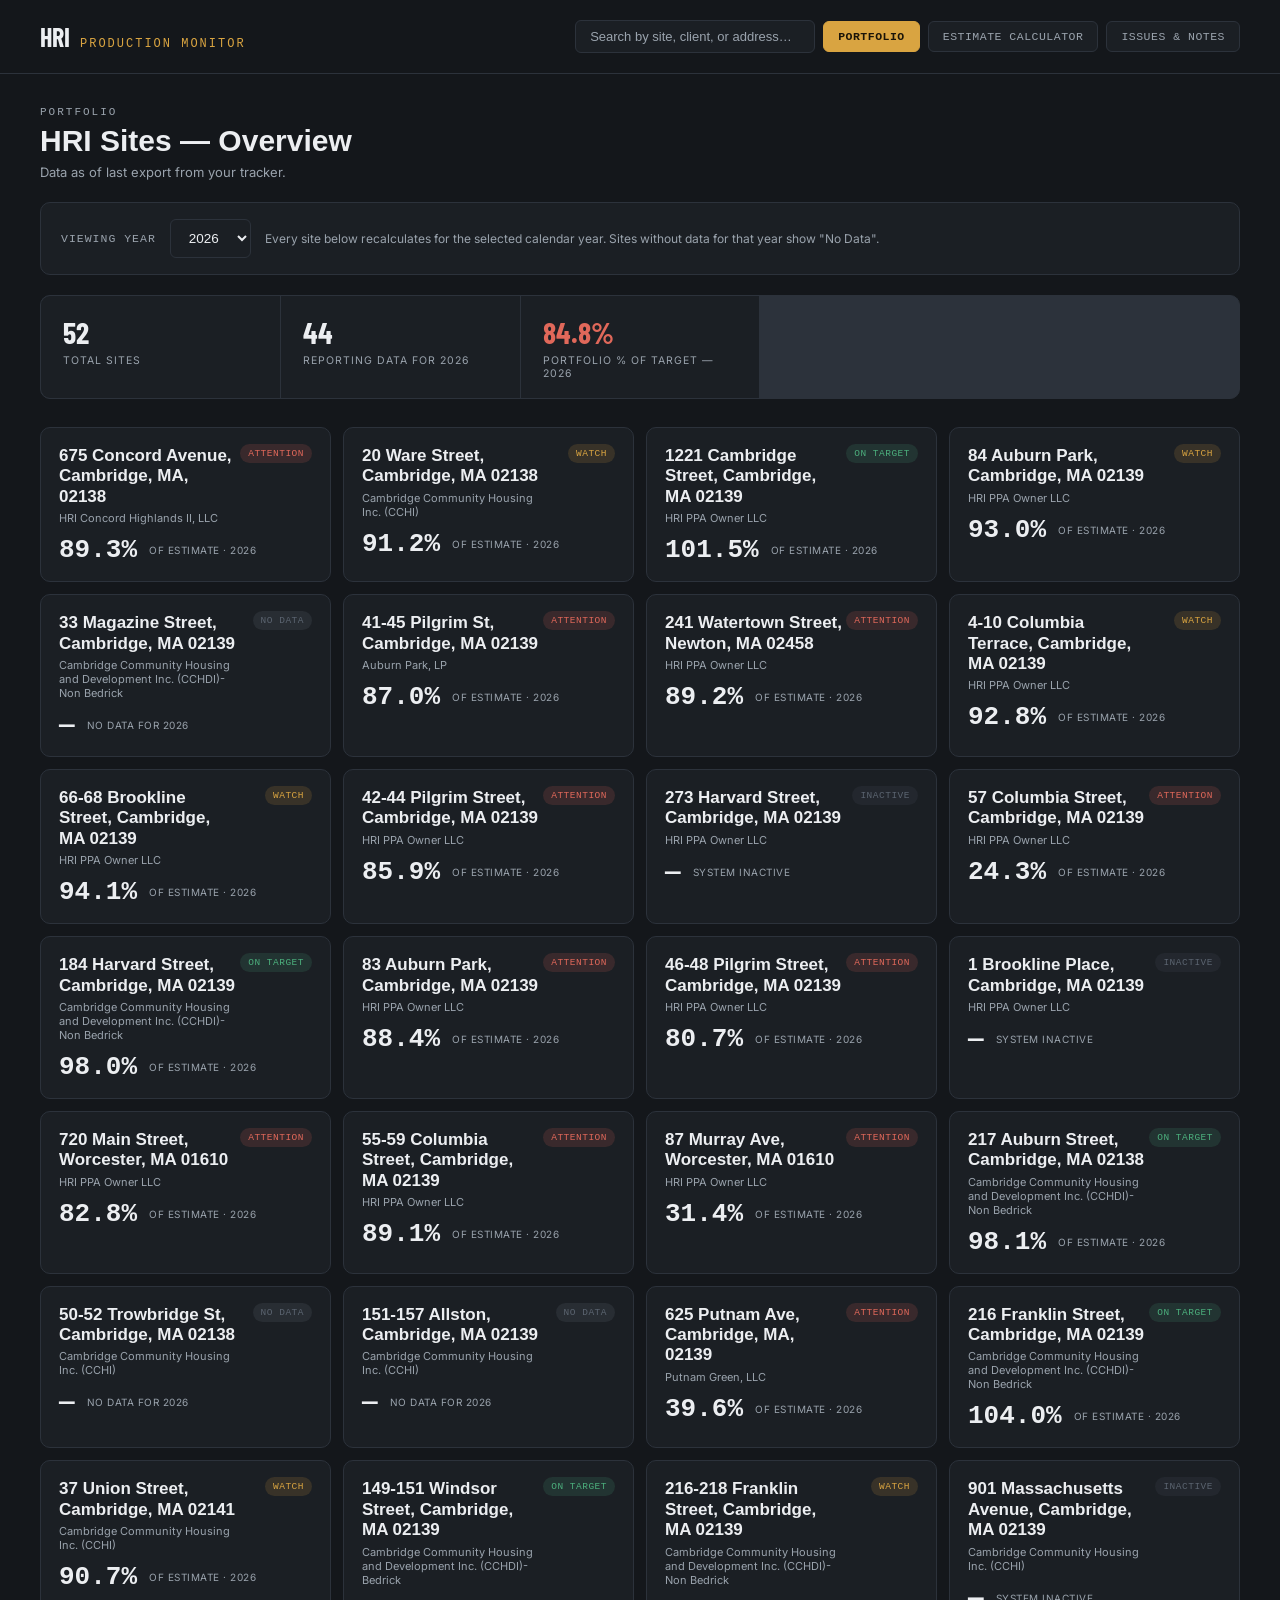
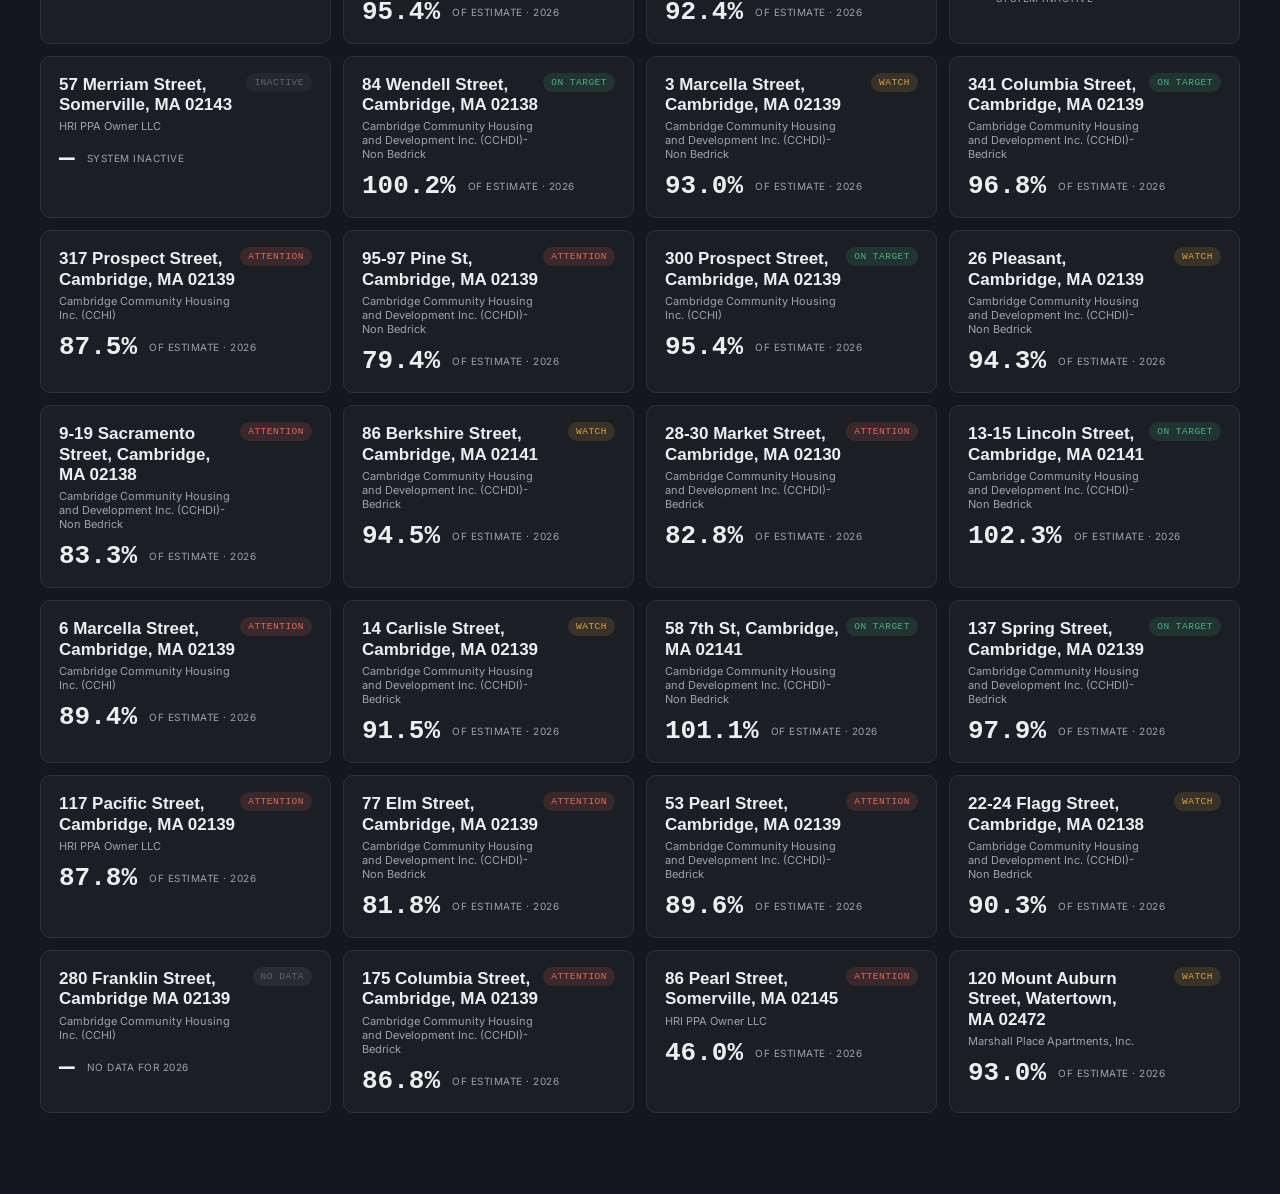
==== commit 446ee080: "Add files via upload" ====
--- a/index.html
+++ b/index.html
@@ -10,215 +10,142 @@
 </head>
 <body>
 
-<header id="mainHeader" class="hidden">
+<header>
   <div class="brand">HRI <span>Production Monitor</span></div>
-  <div class="nav-links" id="navLinks">
+  <div class="nav-links">
     <input class="searchbar" id="searchBox" placeholder="Search by site, client, or address…">
     <a class="current">Portfolio</a>
-    <a id="linkEstimator" href="#">Estimate Calculator</a>
-    <a id="linkIssues" href="#">Issues &amp; Notes</a>
-    <button onclick="resetConnection()">Change sheet</button>
+    <a href="estimator.html">Estimate Calculator</a>
+    <a href="issues.html">Issues &amp; Notes</a>
   </div>
 </header>
 
 <main>
-  <div id="connectScreen">
-    <h1>Connect your Google Sheet</h1>
-    <p>This dashboard reads live from your production tracker — nothing is copied or uploaded, it's fetched directly from Google's servers each time the page loads. Only sites listed in your <b style="color:var(--text)">Site Master List Backend</b> tab are shown.</p>
-    <ol>
-      <li>Open your Google Sheet, click <b>Share</b>, and set access to <b>"Anyone with the link — Viewer"</b>.</li>
-      <li>Copy the sheet's URL from your browser's address bar.</li>
-      <li>Paste it below.</li>
-    </ol>
-    <div class="input-row">
-      <input id="sheetUrlInput" placeholder="Paste your Google Sheet URL here…">
-      <button class="primary" onclick="connectSheet()">Connect</button>
-    </div>
-    <div class="progress" id="progressWrap"><div class="progress-bar" id="progressBar"></div></div>
-    <div id="connectStatus"></div>
+  <div id="overview">
+    <div class="section-label">Portfolio</div>
+    <div class="section-title">HRI Sites — Overview</div>
+    <div class="section-sub">Data as of last export from your tracker. <span id="dataAsOf"></span></div>
+    <div class="panel" style="padding:16px 20px; margin-bottom:20px;">
+      <div style="display:flex; align-items:center; gap:14px; flex-wrap:wrap;">
+        <label class="mono" style="font-size:11.5px; color:var(--text-dim); text-transform:uppercase; letter-spacing:1px;">Viewing Year</label>
+        <select class="select-input" id="yearSelect" style="width:auto; max-width:160px;"></select>
+        <span style="font-size:12px; color:var(--text-dim);">Every site below recalculates for the selected calendar year. Sites without data for that year show "No Data".</span>
+      </div>
+    </div>
+    <div class="portfolio-strip" id="portfolioStrip"></div>
+    <div class="grid" id="siteGrid"></div>
+    <div class="no-results hidden" id="noResults">No sites match your search.</div>
   </div>
 
-  <div id="dashboardWrap" class="hidden">
-    <div id="overview">
-      <div class="section-label">Portfolio</div>
-      <div class="section-title" id="portfolioTitle">Sites — Current Year Performance</div>
-      <div class="section-sub" id="sectionSub"></div>
-      <div class="portfolio-strip" id="portfolioStrip"></div>
-      <div class="filters" id="filters"></div>
-      <div class="grid" id="siteGrid"></div>
-      <div class="no-results hidden" id="noResults">No sites match your search.</div>
-    </div>
-
-    <div id="detail" class="hidden">
-      <button class="back-btn" onclick="showOverview()">&larr; Back to portfolio</button>
-      <div class="detail-head">
-        <div class="detail-title" id="dTitle"></div>
-        <div class="detail-meta" id="dMeta"></div>
-      </div>
-      <div id="dBody"></div>
-    </div>
+  <div id="detail" class="hidden">
+    <button class="back-btn" onclick="showOverview()">&larr; Back to portfolio</button>
+    <div class="detail-head">
+      <div class="detail-title" id="dTitle"></div>
+      <div class="detail-meta" id="dMeta"></div>
+    </div>
+    <div id="dBody"></div>
   </div>
 </main>
 
-<script src="sheet-utils.js"></script>
+<script src="data.js"></script>
 <script>
-let SITES = [];
-let currentFilter = "all";
-let CURRENT_SHEET_ID = null;
-
-async function connectSheet(){
-  const raw = document.getElementById('sheetUrlInput').value.trim();
-  const statusEl = document.getElementById('connectStatus');
-  const progWrap = document.getElementById('progressWrap');
-  const progBar = document.getElementById('progressBar');
-  statusEl.className = ""; statusEl.textContent = "";
-
-  const sheetId = extractSheetId(raw);
-  if(!sheetId){
-    statusEl.className = "err";
-    statusEl.textContent = "Couldn't find a sheet ID in that URL — please paste the full Google Sheets link.";
-    return;
+const SITES = SITES_DATA;
+let selectedYear = null;
+
+function yearFromDateStr(str){
+  if(!str) return null;
+  const m = String(str).match(/(\d{4})/);
+  return m ? parseInt(m[1]) : null;
+}
+
+function computeAvailableYears(sites){
+  const set = new Set();
+  const nowYear = new Date().getFullYear();
+  sites.forEach(s=>{
+    s.monthly.forEach(m=>{ const y = yearFromDateStr(m.date); if(y) set.add(y); });
+    s.annual.forEach(a=>{ if(a.calendar_year) set.add(Math.round(a.calendar_year)); });
+  });
+  // Exclude spreadsheet date-epoch artifacts (blank date cells often evaluate to ~1899)
+  // and cap how far into the future we show, since only elapsed years have real production data.
+  return [...set].filter(y => y >= 2000 && y <= nowYear + 1).sort((a,b)=>a-b);
+}
+
+function getYearPerformance(site, year){
+  if(typeof site.inverter === "string" && site.inverter.trim().toLowerCase()==="inactive"){
+    return { status:"inactive", pct:null, actual:0, estimate:0 };
   }
-
-  progWrap.style.display = "block";
-  progBar.style.width = "5%";
-  statusEl.textContent = `Reading "${MASTER_LIST_TAB}"…`;
-
-  let sites;
-  try{
-    sites = await loadFullPortfolio(sheetId, (done, total, siteNum)=>{
-      statusEl.textContent = `Loaded ${siteNum} (${done}/${total})…`;
-      progBar.style.width = Math.min(95, 10 + (done/total)*85) + "%";
-    });
-  } catch(e){
-    progWrap.style.display = "none";
-    statusEl.className = "err";
-    const testUrl = tabUrl(sheetId, MASTER_LIST_TAB);
-    let msg;
-    if(e.reason === "html") msg = `Google returned a sign-in page instead of data — the sheet isn't shared publicly yet. Open it → <b>Share</b> → <b>"Anyone with the link — Viewer"</b>, then try again.`;
-    else if(e.reason === "network") msg = `The browser blocked the request. If you're opening this file directly from your computer, host it online instead (Netlify Drop, GitHub Pages).`;
-    else msg = `Couldn't read the "${MASTER_LIST_TAB}" tab. Check the tab name matches exactly (including spaces) and the sheet is shared as "Anyone with the link".`;
-    msg += `<br><br>Self-test link: <a href="${testUrl}" target="_blank" style="color:var(--amber); word-break:break-all;">${testUrl}</a>`;
-    statusEl.innerHTML = msg;
-    return;
-  }
-
-  if(sites.length === 0){
-    progWrap.style.display = "none";
-    statusEl.className = "err";
-    statusEl.textContent = `Connected, but found no sites listed in "${MASTER_LIST_TAB}". Check that column A has site numbers matching your site tab names.`;
-    return;
-  }
-
-  progBar.style.width = "100%";
-  statusEl.textContent = `Connected — ${sites.length} sites loaded.`;
-  SITES = sites;
-  CURRENT_SHEET_ID = sheetId;
-  document.getElementById('linkEstimator').href = "estimator.html?sheet=" + sheetId;
-  document.getElementById('linkIssues').href = "issues.html?sheet=" + sheetId;
-
-  setTimeout(()=>{
-    document.getElementById('connectScreen').classList.add('hidden');
-    document.getElementById('dashboardWrap').classList.remove('hidden');
-    document.getElementById('mainHeader').classList.remove('hidden');
-    renderAll();
-  }, 400);
-}
-
-function resetConnection(){
-  document.getElementById('dashboardWrap').classList.add('hidden');
-  document.getElementById('mainHeader').classList.add('hidden');
-  document.getElementById('connectScreen').classList.remove('hidden');
-  document.getElementById('progressWrap').style.display = "none";
-  document.getElementById('connectStatus').textContent = "";
-  SITES = []; CURRENT_SHEET_ID = null;
-}
-
-function statusOf(site){
-  if(site.data_status !== "synced") return site.data_status;
-  const pct = site.ytd_pct;
-  return pct >= 0.95 ? "ok" : (pct < 0.90 ? "attn" : "watch");
-}
-function pillClassOf(s){ return { ok:"pill-ok", watch:"pill-watch", attn:"pill-attn", pending:"pill-pending", inactive:"pill-inactive" }[s]; }
-function pillLabelOf(s){ return { ok:"On Target", watch:"Watch", attn:"Attention", pending:"Awaiting Data", inactive:"Inactive" }[s]; }
-function gaugeSVG(pct, statusKey){
-  const r=20, c=2*Math.PI*r;
-  const clamped = Math.min(pct,1.15);
-  const offset = c - Math.min(clamped,1)*c;
-  const colorMap = { ok:"var(--green)", watch:"var(--amber)", attn:"var(--red)", pending:"var(--grey)", inactive:"var(--grey)" };
-  return `<svg width="48" height="48" viewBox="0 0 48 48">
-    <circle cx="24" cy="24" r="${r}" fill="none" stroke="var(--line)" stroke-width="5"/>
-    <circle cx="24" cy="24" r="${r}" fill="none" stroke="${colorMap[statusKey]}" stroke-width="5"
-      stroke-dasharray="${c}" stroke-dashoffset="${offset}" stroke-linecap="round" transform="rotate(-90 24 24)"/>
-  </svg>`;
-}
+  const months = site.monthly.filter(m => yearFromDateStr(m.date) === year);
+  if(months.length === 0) return { status:"nodata", pct:null, actual:0, estimate:0 };
+  const actual = months.reduce((a,m)=>a+m.actual_kwh,0);
+  const estimate = months.reduce((a,m)=>a+m.estimate_kwh,0);
+  const pct = estimate>0 ? actual/estimate : null;
+  let status;
+  if(pct===null) status = "nodata";
+  else status = pct>=0.95 ? "ok" : (pct<0.90 ? "attn" : "watch");
+  return { status, pct, actual, estimate };
+}
+
+function populateYearSelect(){
+  let years = computeAvailableYears(SITES);
+  const nowYear = new Date().getFullYear();
+  if(years.length === 0) years = [nowYear];
+  const sel = document.getElementById('yearSelect');
+  sel.innerHTML = years.map(y=>`<option value="${y}">${y}</option>`).join("");
+  selectedYear = years.includes(nowYear) ? nowYear : years[years.length-1];
+  sel.value = selectedYear;
+  sel.onchange = ()=>{ selectedYear = parseInt(sel.value); renderGrid(); };
+}
+
+function pillClassOf(s){ return { ok:"pill-ok", watch:"pill-watch", attn:"pill-attn", pending:"pill-pending", inactive:"pill-inactive", nodata:"pill-pending" }[s]; }
+function pillLabelOf(s){ return { ok:"On Target", watch:"Watch", attn:"Attention", pending:"Awaiting Data", inactive:"Inactive", nodata:"No Data" }[s]; }
 
 function renderPortfolioStrip(list){
-  const synced = list.filter(s=>s.data_status==="synced");
-  const totalAct = synced.reduce((a,s)=>a+s.ytd_actual_kwh,0);
-  const totalEst = synced.reduce((a,s)=>a+s.ytd_estimate_kwh,0);
+  let totalAct=0, totalEst=0, withData=0;
+  list.forEach(s=>{
+    const perf = getYearPerformance(s, selectedYear);
+    if(perf.status!=="nodata" && perf.status!=="inactive"){ totalAct+=perf.actual; totalEst+=perf.estimate; withData++; }
+  });
   const pct = totalEst>0 ? (totalAct/totalEst*100).toFixed(1) : "—";
-  const pendingCount = list.filter(s=>s.data_status==="pending").length;
   document.getElementById('portfolioStrip').innerHTML = `
     <div class="stat"><div class="num mono">${list.length}</div><div class="lbl">Total Sites</div></div>
-    <div class="stat"><div class="num mono ok">${synced.length}</div><div class="lbl">Reporting Data</div></div>
-    <div class="stat"><div class="num mono pending">${pendingCount}</div><div class="lbl">Awaiting Data</div></div>
-    <div class="stat"><div class="num mono">${Math.round(totalAct).toLocaleString()}</div><div class="lbl">YTD Actual (kWh, synced)</div></div>
-    <div class="stat"><div class="num mono ${pct!=="—" && pct>=95?'ok':(pct!=="—"&&pct<90?'warn':'')}">${pct}${pct!=="—"?"%":""}</div><div class="lbl">% of Target (synced)</div></div>
+    <div class="stat"><div class="num mono">${withData}</div><div class="lbl">Reporting Data for ${selectedYear}</div></div>
+    <div class="stat"><div class="num mono ${pct!=="—" && pct>=95?'ok':(pct!=="—"&&pct<90?'warn':'')}">${pct}${pct!=="—"?"%":""}</div><div class="lbl">Portfolio % of Target — ${selectedYear}</div></div>
   `;
 }
 
-function renderFilters(){
-  const el = document.getElementById('filters');
-  const opts = [["all","All Sites"],["ok","On Target"],["watch","Watch"],["attn","Attention"],["pending","Awaiting Data"],["inactive","Inactive"]];
-  el.innerHTML = opts.map(([k,l])=>`<button data-f="${k}" class="${currentFilter===k?'active':''}">${l}</button>`).join("");
-  el.querySelectorAll('button').forEach(b=>b.onclick=()=>{ currentFilter=b.dataset.f; renderGrid(); renderFilters(); });
-}
-
-function matchesSearch(site, q){
+function matchesSearch(site,q){
   if(!q) return true;
-  q = q.toLowerCase();
+  q=q.toLowerCase();
   return (site.client_name||"").toLowerCase().includes(q) || (site.address||"").toLowerCase().includes(q) || (site.site_number||"").toLowerCase().includes(q);
 }
 
 function renderGrid(){
   const q = document.getElementById('searchBox').value;
   let list = SITES.filter(s=>matchesSearch(s,q));
-  if(currentFilter !== "all") list = list.filter(s=>statusOf(s)===currentFilter);
-  renderPortfolioStrip(SITES.filter(s=>matchesSearch(s,q)));
+  renderPortfolioStrip(list);
 
   const grid = document.getElementById('siteGrid');
   const noResults = document.getElementById('noResults');
-  if(list.length === 0){ grid.innerHTML=""; noResults.classList.remove('hidden'); return; }
+  if(list.length===0){ grid.innerHTML=""; noResults.classList.remove('hidden'); return; }
   noResults.classList.add('hidden');
 
   grid.innerHTML = list.map((s)=>{
-    const st = statusOf(s);
+    const perf = getYearPerformance(s, selectedYear);
     const idx = SITES.indexOf(s);
-    if(s.data_status === "synced"){
-      return `<div class="card" onclick="showDetail(${idx})">
-        <div class="status-pill ${pillClassOf(st)}">${pillLabelOf(st)}</div>
+    const pctDisplay = perf.pct!==null ? (perf.pct*100).toFixed(1)+"%" : "—";
+    const pctColorClass = perf.status==="ok" ? "ok" : (perf.status==="attn" ? "warn" : "");
+    const subLabel = perf.status==="nodata" ? "No data for "+selectedYear : (perf.status==="inactive" ? "System inactive" : "of estimate · "+selectedYear);
+    return `<div class="card" onclick="showDetail(${idx})">
+        <div class="status-pill ${pillClassOf(perf.status)}">${pillLabelOf(perf.status)}</div>
         <div class="card-top">
-          <div class="card-code">${s.site_number}</div>
-          <div class="card-name">${s.client_name||"—"}</div>
-          <div class="card-addr">${s.address||""}</div>
+          <div class="card-name">${s.address||s.site_number}</div>
+          <div class="card-addr">${s.client_name||""}</div>
         </div>
         <div class="gauge-wrap">
-          ${gaugeSVG(s.ytd_pct, st)}
-          <div><div class="gauge-num mono">${(s.ytd_pct*100).toFixed(1)}%</div><div class="gauge-sub">of estimate · ${s.capacity_kw||"—"} kW</div></div>
+          <div class="gauge-num mono ${pctColorClass}" style="font-size:26px;">${pctDisplay}</div>
+          <div class="gauge-sub">${subLabel}</div>
         </div>
       </div>`;
-    } else {
-      return `<div class="card" onclick="showDetail(${idx})">
-        <div class="status-pill ${pillClassOf(st)}">${pillLabelOf(st)}</div>
-        <div class="card-top">
-          <div class="card-code">${s.site_number}</div>
-          <div class="card-name">${s.client_name||"—"}</div>
-          <div class="card-addr">${s.address||""}</div>
-        </div>
-        <div class="pending-note">${s.capacity_kw?s.capacity_kw+" kW capacity · ":""}${st==="inactive"?"System inactive":"No production data synced yet"}</div>
-      </div>`;
-    }
   }).join("");
 }
 
@@ -246,15 +173,16 @@
     </div>
     <div class="panel">
       <h3>Issues &amp; Notes</h3>
-      <div class="panel-empty">See the <a href="issues.html?sheet=${CURRENT_SHEET_ID}&site=${encodeURIComponent(s.site_number)}" style="color:var(--amber);">Issues &amp; Notes page</a> for this site.</div>
+      <div class="panel-empty">See the <a href="issues.html?site=${encodeURIComponent(s.site_number)}" style="color:var(--amber);">Issues &amp; Notes page</a> for this site.</div>
     </div>`;
     return;
   }
 
-  let selectedYear = s.monthly.length ? s.monthly[s.monthly.length-1].year : s.annual[0].year;
+  let matchingAnnual = s.annual.find(a => a.calendar_year === selectedYear);
+  let selectedRelYear = matchingAnnual ? matchingAnnual.year : (s.monthly.length ? s.monthly[s.monthly.length-1].year : s.annual[0].year);
 
   function renderYearContent(){
-    const monthsForYear = s.monthly.filter(m=>m.year===selectedYear);
+    const monthsForYear = s.monthly.filter(m=>m.year===selectedRelYear);
     const max = Math.max(...monthsForYear.map(m=>Math.max(m.actual_kwh,m.estimate_kwh)), 1) * 1.15;
     document.getElementById('chartBoxD').innerHTML = monthsForYear.map(m=>`
       <div class="bar-pair">
@@ -263,7 +191,6 @@
       </div>`).join("");
     document.getElementById('chartLabelsD').innerHTML = monthsForYear.map(m=>`<span>${(m.month||"").slice(0,3)}</span>`).join("");
 
-    // Environmental impact for the selected year
     const co2 = monthsForYear.reduce((a,m)=>a+m.co2,0);
     const homes = monthsForYear.reduce((a,m)=>a+m.homes,0);
     const carbon = monthsForYear.reduce((a,m)=>a+m.carbon,0);
@@ -298,14 +225,14 @@
     </div>
     <div class="panel">
       <h3>Issues &amp; Notes</h3>
-      <div class="panel-empty">See the <a href="issues.html?sheet=${CURRENT_SHEET_ID}&site=${encodeURIComponent(s.site_number)}" style="color:var(--amber);">Issues &amp; Notes page</a> for a full log of flagged months on this site.</div>
+      <div class="panel-empty">See the <a href="issues.html?site=${encodeURIComponent(s.site_number)}" style="color:var(--amber);">Issues &amp; Notes page</a> for a full log of flagged months on this site.</div>
     </div>
   `;
 
   const yp = document.getElementById('yearpickD');
-  yp.innerHTML = monthYears.map(y=>`<button data-y="${y}" class="${y===selectedYear?'active':''}">${y}</button>`).join("");
+  yp.innerHTML = monthYears.map(y=>`<button data-y="${y}" class="${y===selectedRelYear?'active':''}">${y}</button>`).join("");
   yp.querySelectorAll('button').forEach(b=>b.onclick=()=>{
-    selectedYear = b.dataset.y;
+    selectedRelYear = b.dataset.y;
     yp.querySelectorAll('button').forEach(x=>x.classList.remove('active'));
     b.classList.add('active');
     renderYearContent();
@@ -318,16 +245,10 @@
   document.getElementById('overview').classList.remove('hidden');
 }
 
-function renderAll(){ renderFilters(); renderGrid(); }
-
 document.getElementById('searchBox').addEventListener('input', renderGrid);
-document.getElementById('sheetUrlInput').addEventListener('keypress', (e)=>{ if(e.key==='Enter') connectSheet(); });
-
-// Auto-connect if ?sheet= is present in the URL (e.g. arriving from another page)
-window.addEventListener('DOMContentLoaded', ()=>{
-  const s = getSheetParamFromUrl();
-  if(s){ document.getElementById('sheetUrlInput').value = s; connectSheet(); }
-});
+
+populateYearSelect();
+renderGrid();
 </script>
 </body>
 </html>
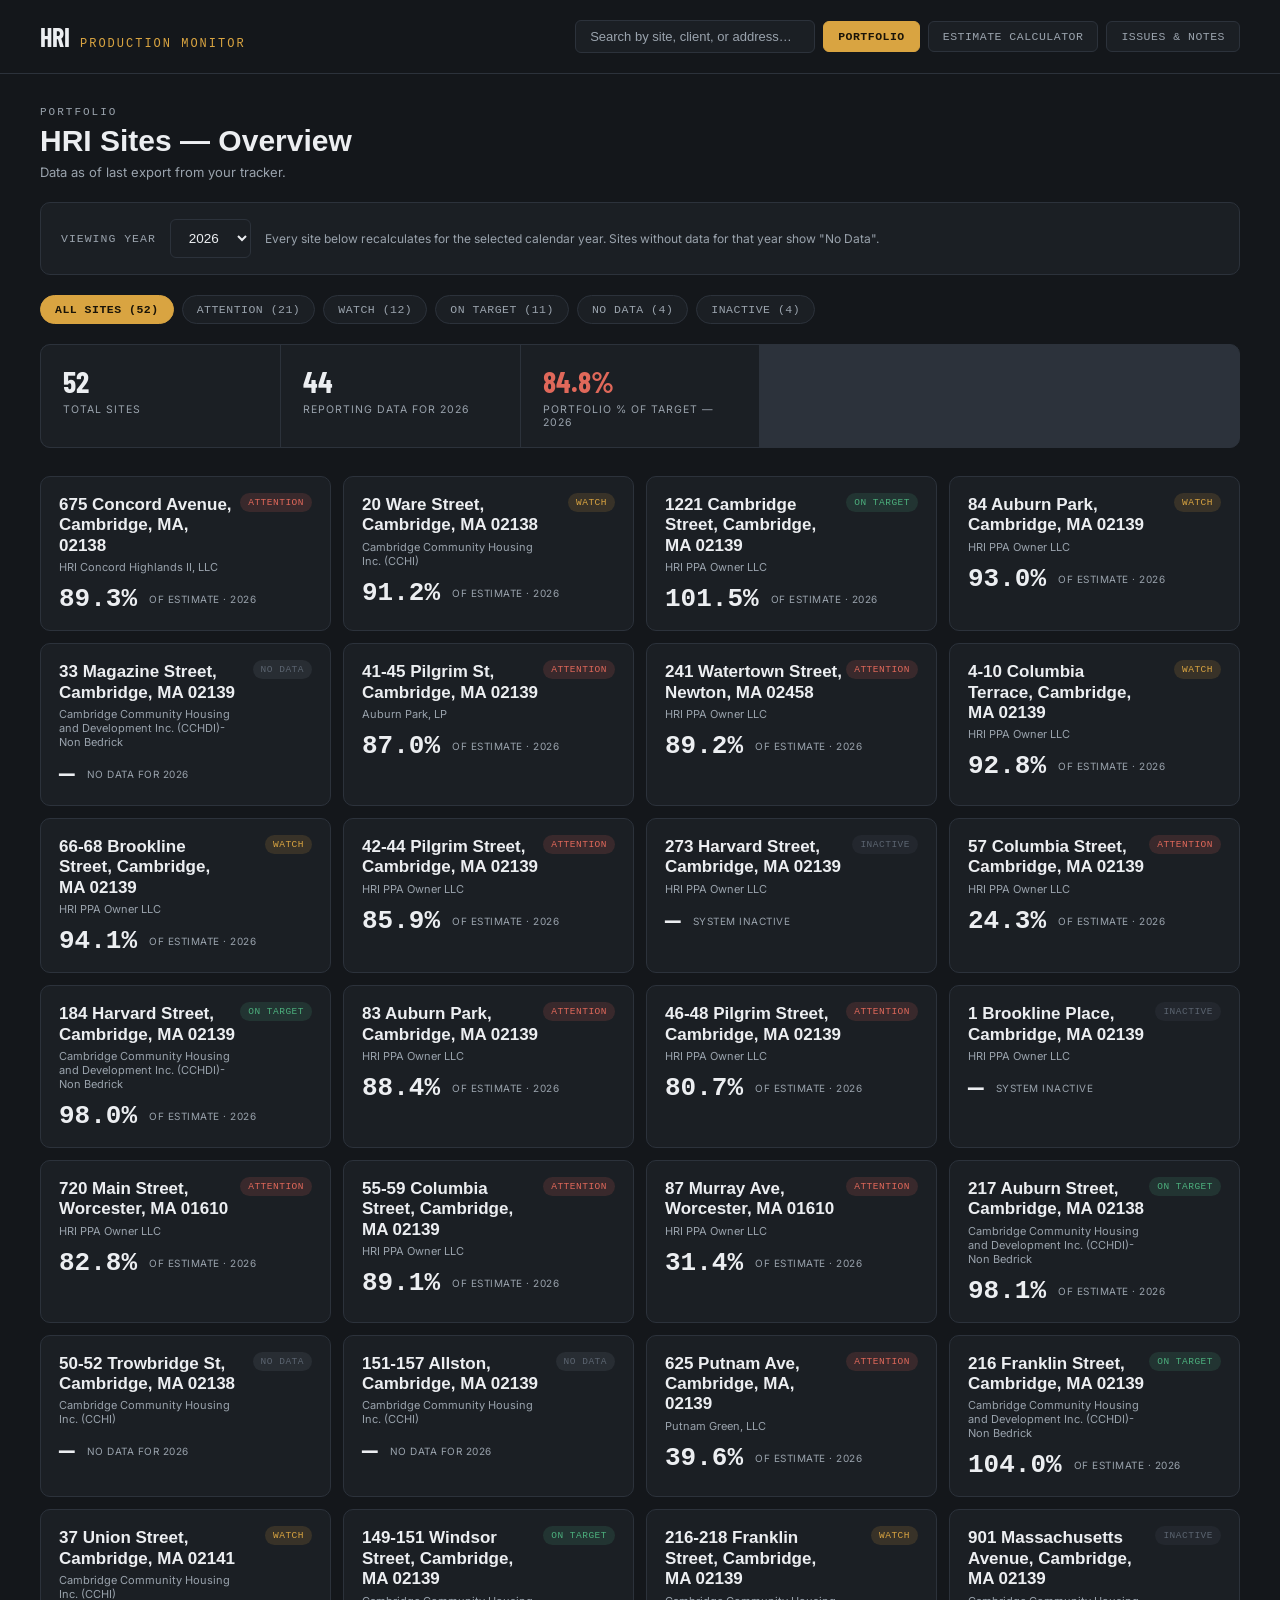
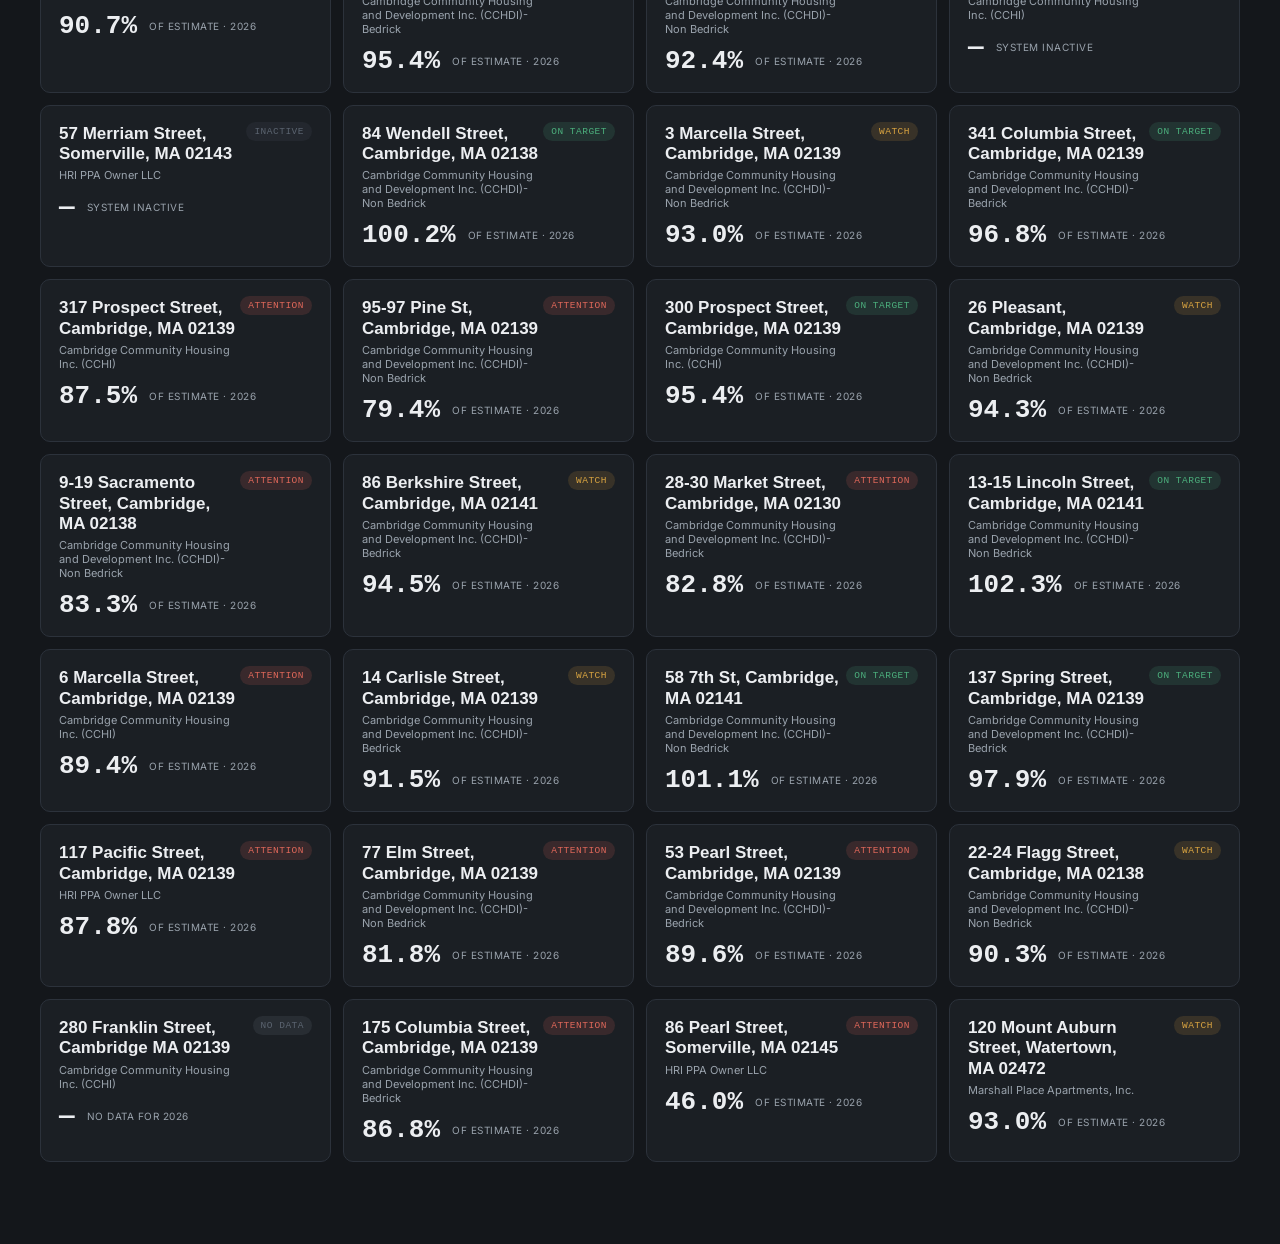
==== commit 27f1dcfd: "Add files via upload" ====
--- a/index.html
+++ b/index.html
@@ -32,6 +32,7 @@
         <span style="font-size:12px; color:var(--text-dim);">Every site below recalculates for the selected calendar year. Sites without data for that year show "No Data".</span>
       </div>
     </div>
+    <div class="filters" id="filters"></div>
     <div class="portfolio-strip" id="portfolioStrip"></div>
     <div class="grid" id="siteGrid"></div>
     <div class="no-results hidden" id="noResults">No sites match your search.</div>
@@ -51,6 +52,7 @@
 <script>
 const SITES = SITES_DATA;
 let selectedYear = null;
+let currentFilter = "all";
 
 function yearFromDateStr(str){
   if(!str) return null;
@@ -99,6 +101,18 @@
 function pillClassOf(s){ return { ok:"pill-ok", watch:"pill-watch", attn:"pill-attn", pending:"pill-pending", inactive:"pill-inactive", nodata:"pill-pending" }[s]; }
 function pillLabelOf(s){ return { ok:"On Target", watch:"Watch", attn:"Attention", pending:"Awaiting Data", inactive:"Inactive", nodata:"No Data" }[s]; }
 
+function renderFilters(list){
+  const counts = { all: list.length, ok:0, watch:0, attn:0, nodata:0, inactive:0 };
+  list.forEach(s=>{ const st = getYearPerformance(s, selectedYear).status; counts[st] = (counts[st]||0)+1; });
+  const opts = [
+    ["all","All Sites"], ["attn","Attention"], ["watch","Watch"],
+    ["ok","On Target"], ["nodata","No Data"], ["inactive","Inactive"]
+  ];
+  const el = document.getElementById('filters');
+  el.innerHTML = opts.map(([k,l])=>`<button data-f="${k}" class="${currentFilter===k?'active':''}">${l} (${counts[k]||0})</button>`).join("");
+  el.querySelectorAll('button').forEach(b=>b.onclick=()=>{ currentFilter=b.dataset.f; renderGrid(); });
+}
+
 function renderPortfolioStrip(list){
   let totalAct=0, totalEst=0, withData=0;
   list.forEach(s=>{
@@ -121,8 +135,11 @@
 
 function renderGrid(){
   const q = document.getElementById('searchBox').value;
-  let list = SITES.filter(s=>matchesSearch(s,q));
-  renderPortfolioStrip(list);
+  let searchList = SITES.filter(s=>matchesSearch(s,q));
+  renderPortfolioStrip(searchList);
+  renderFilters(searchList);
+
+  let list = currentFilter==="all" ? searchList : searchList.filter(s=>getYearPerformance(s, selectedYear).status===currentFilter);
 
   const grid = document.getElementById('siteGrid');
   const noResults = document.getElementById('noResults');
